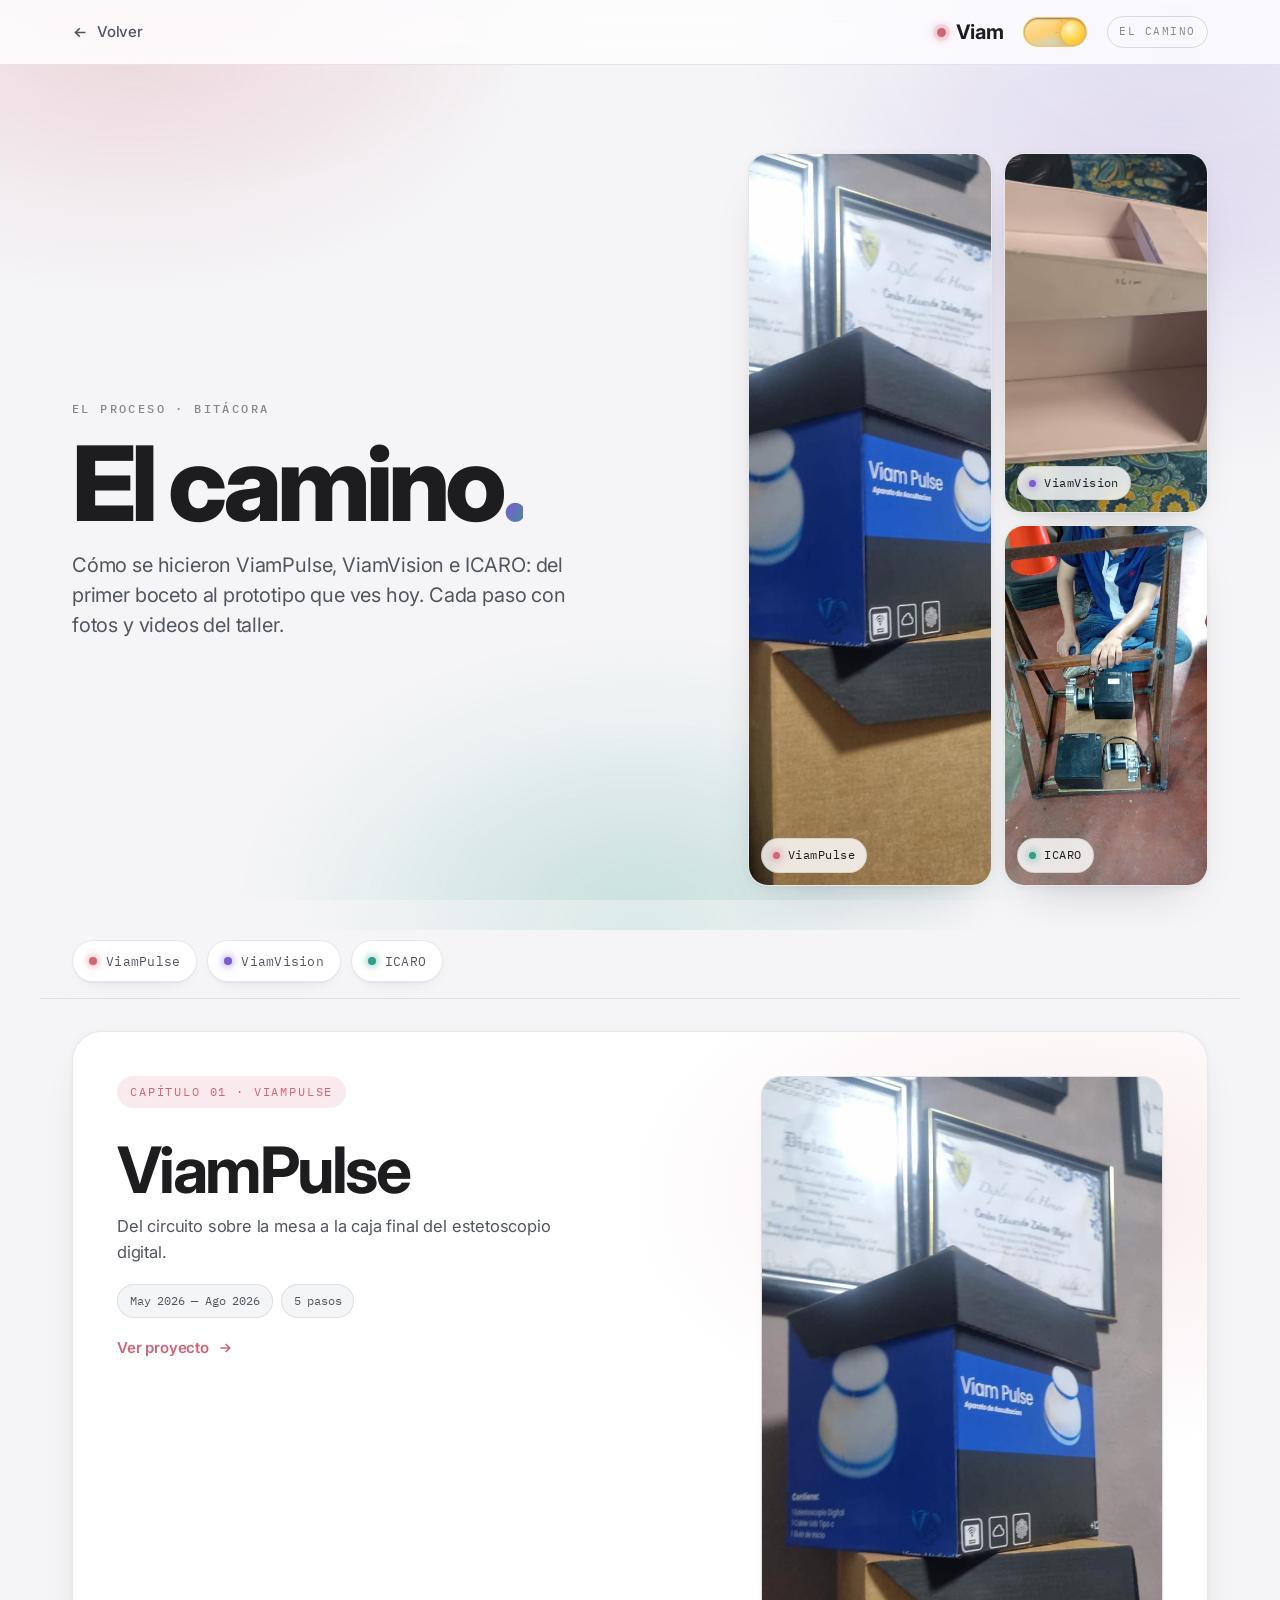
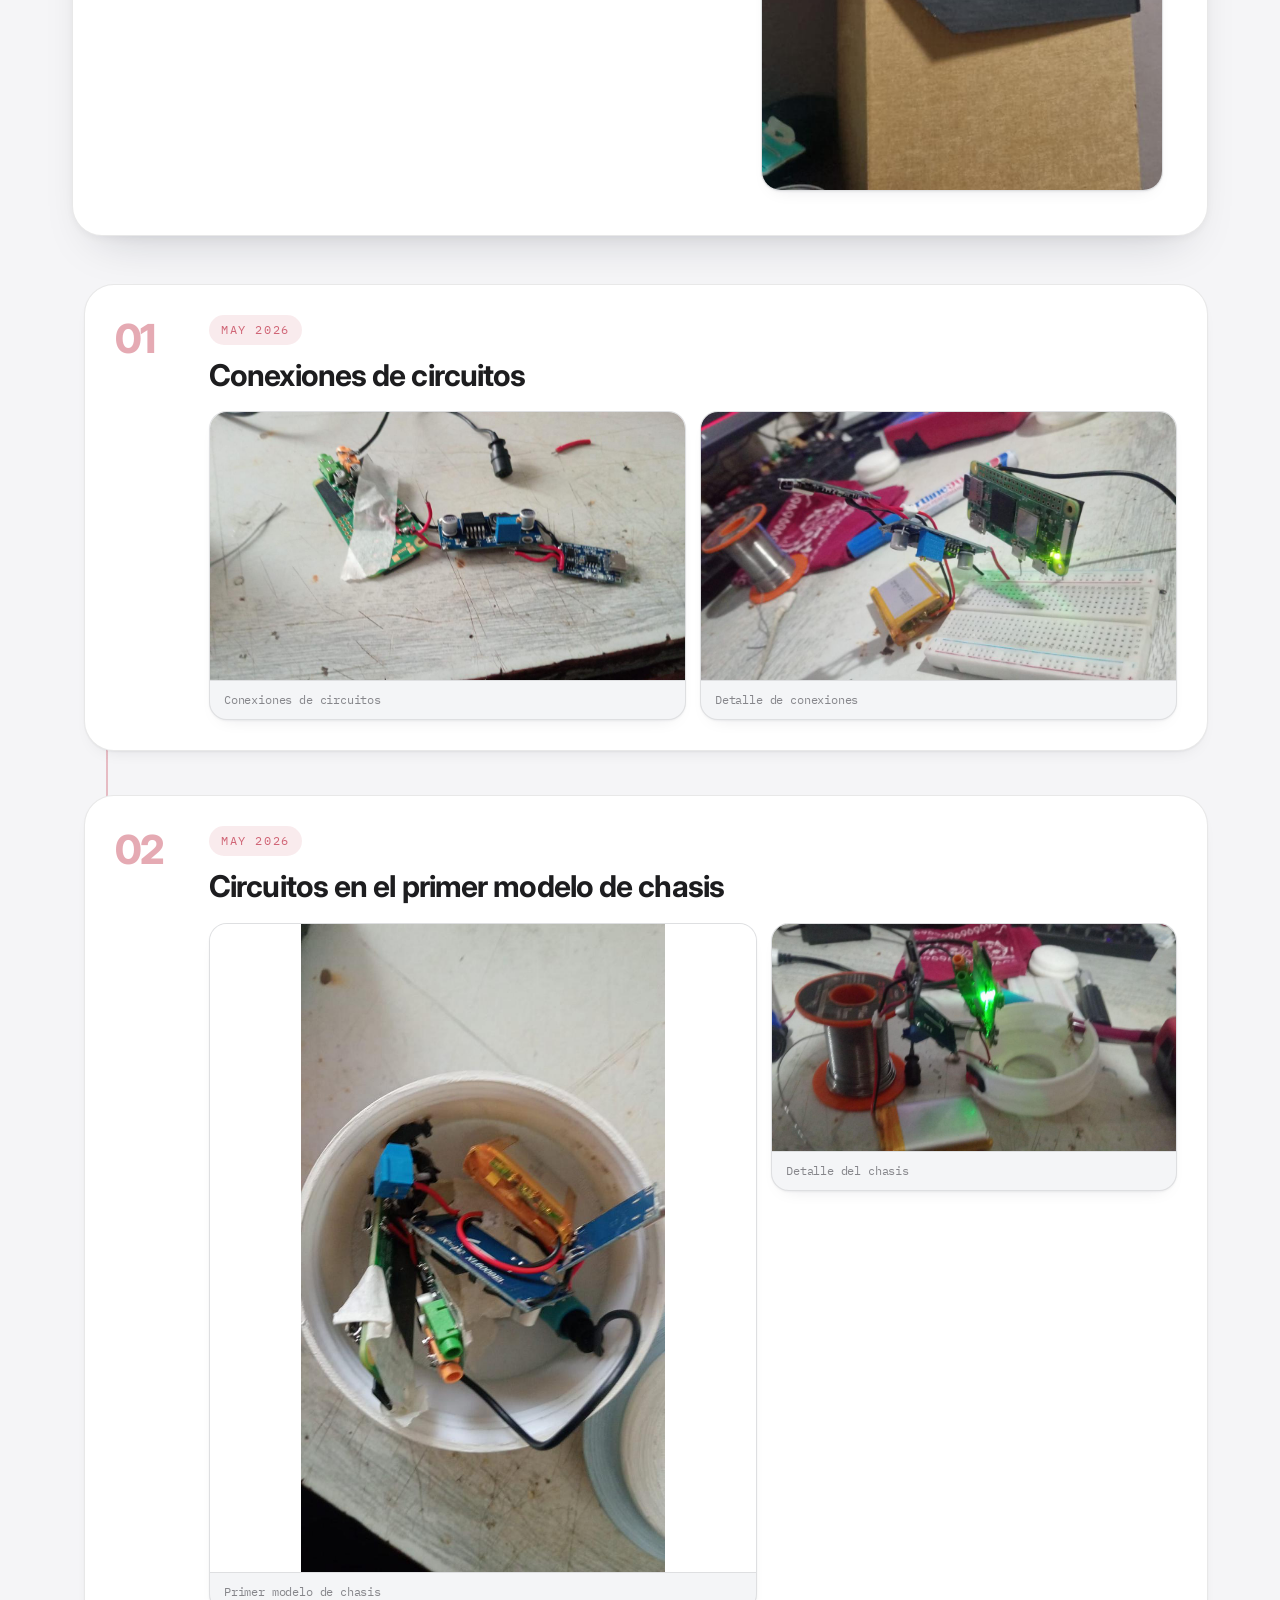
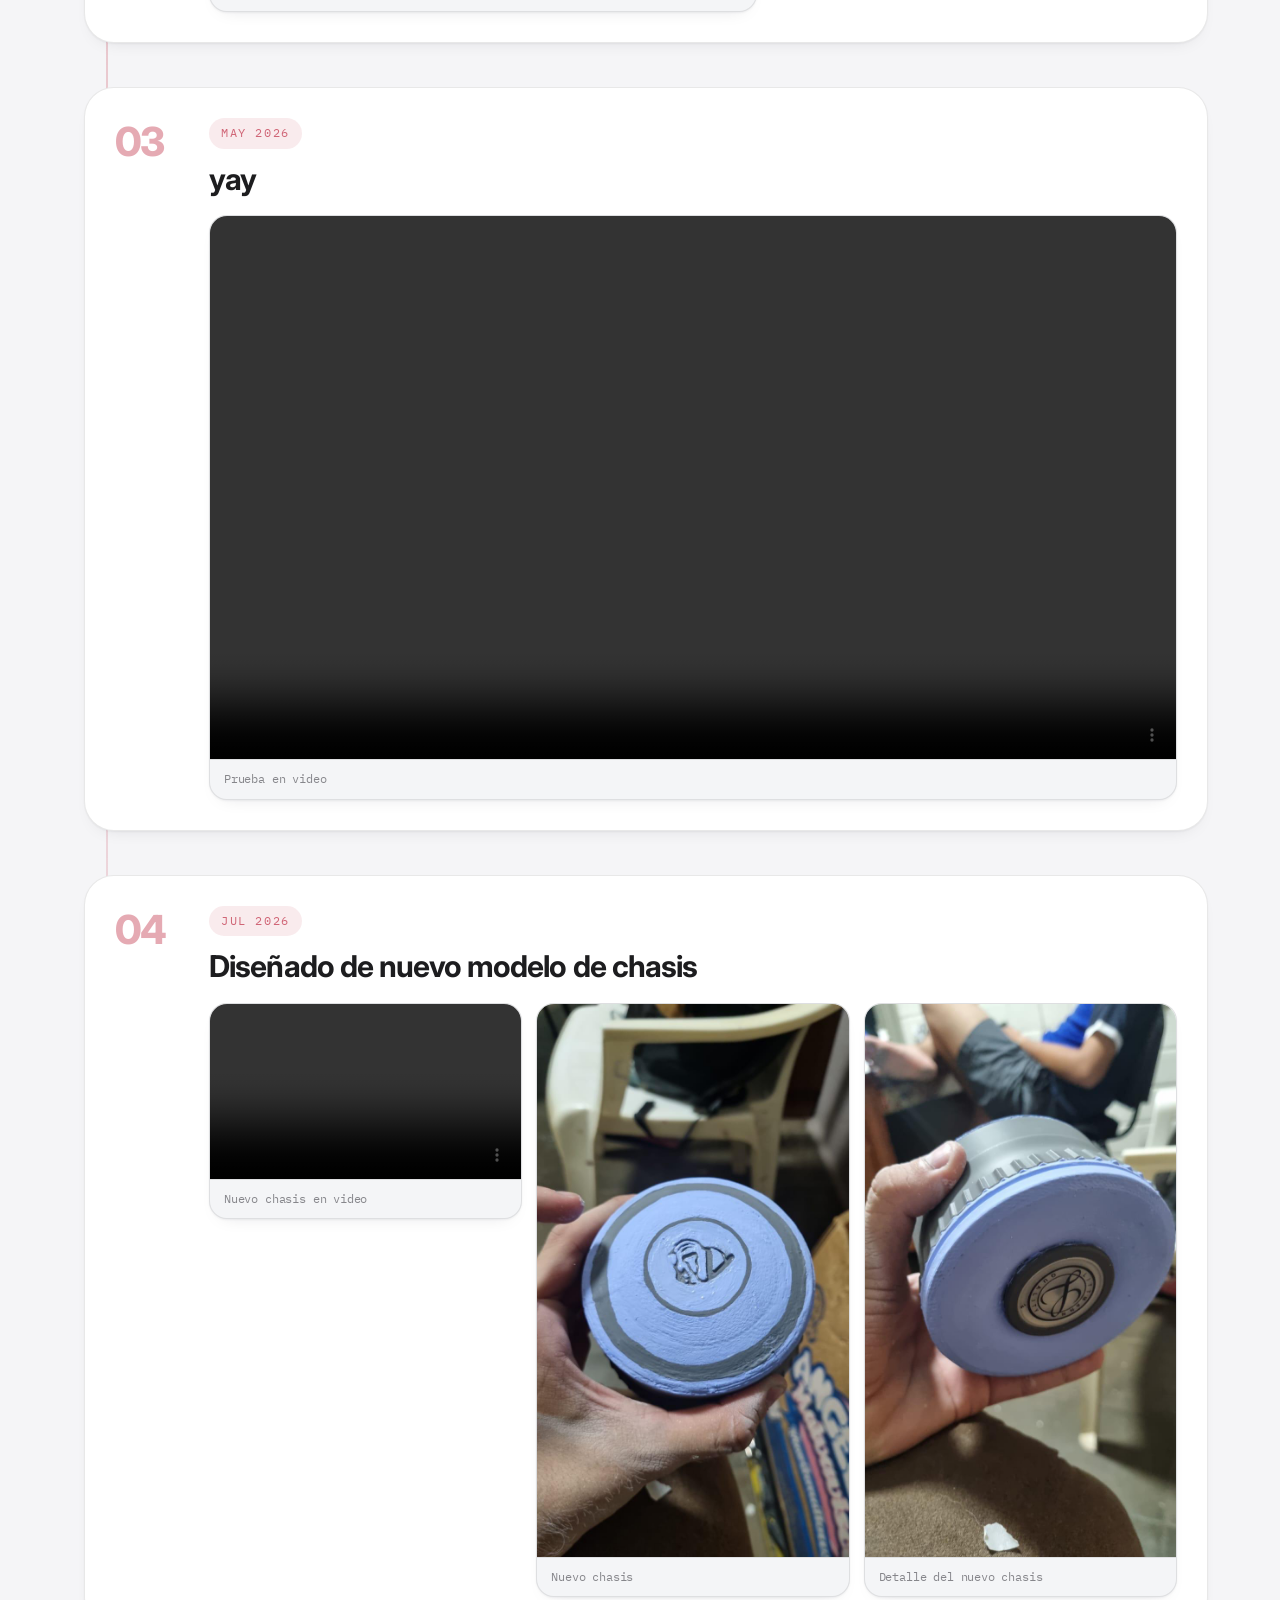
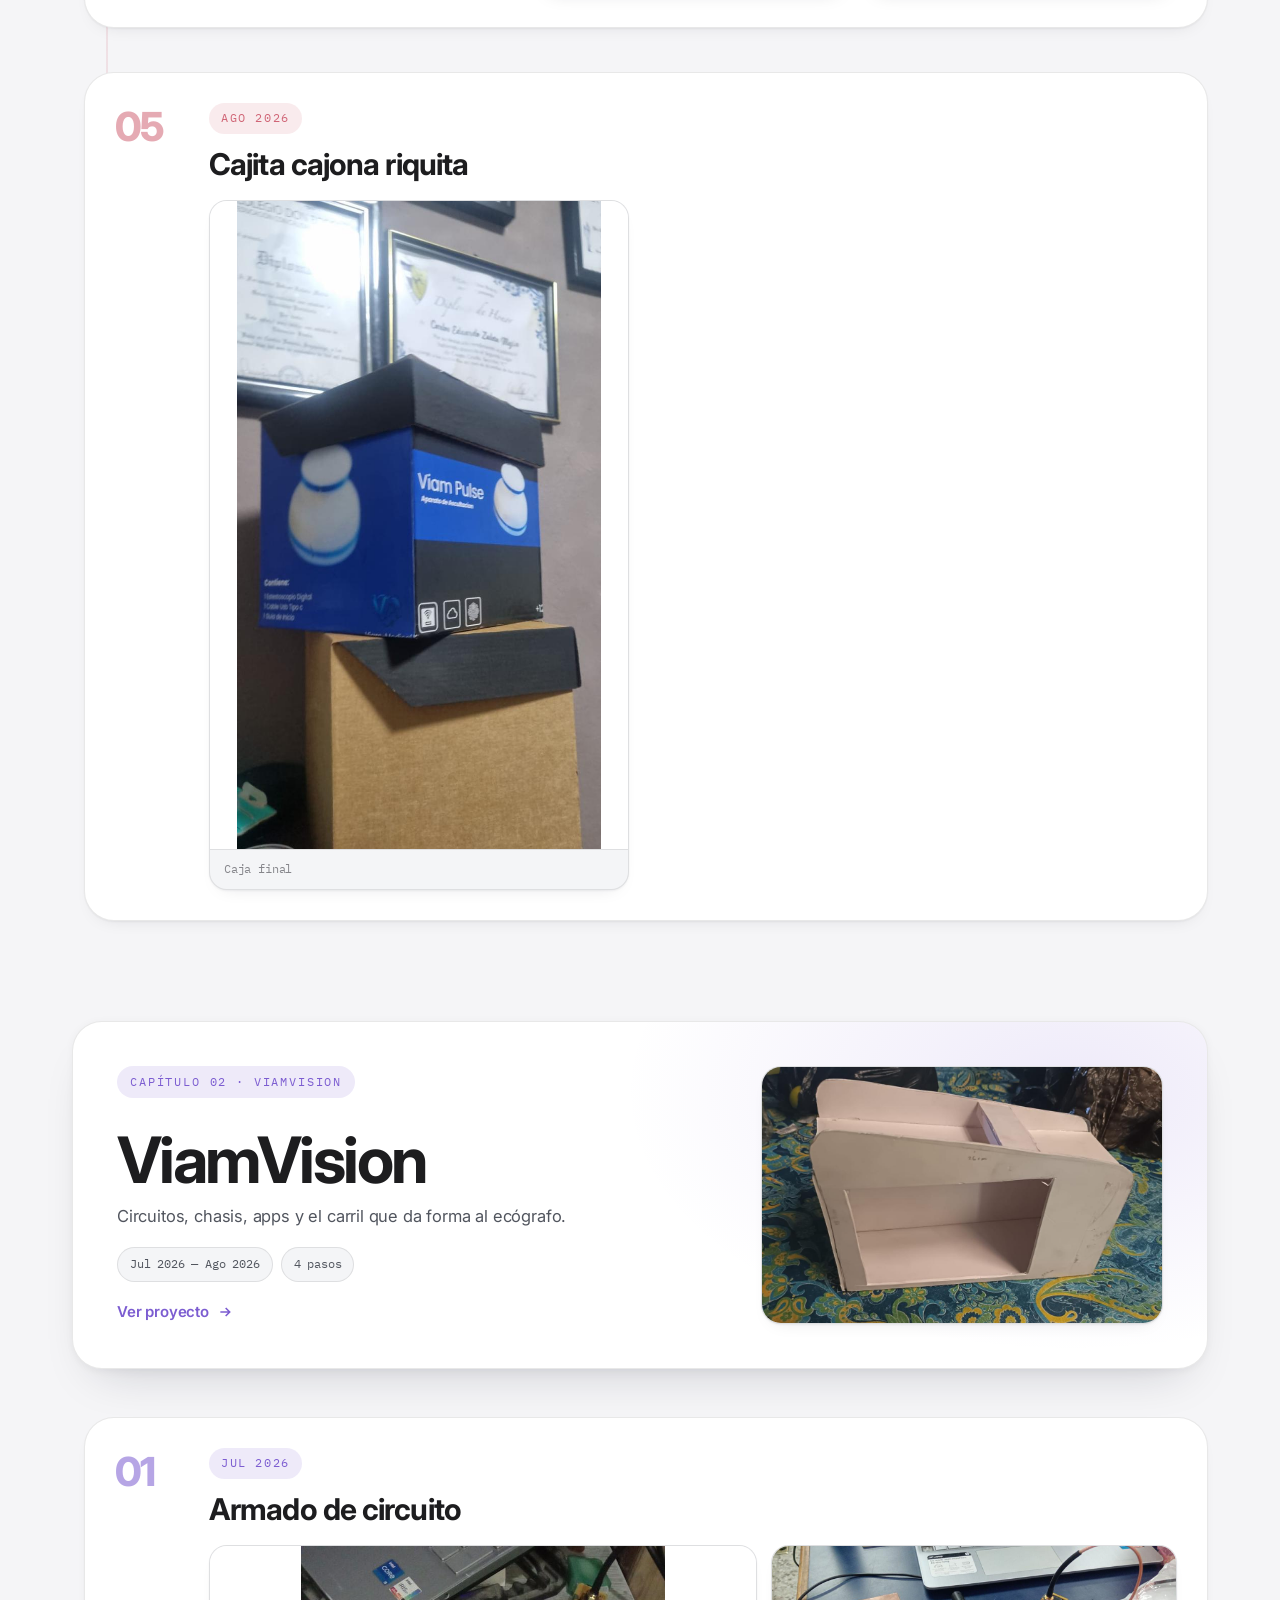
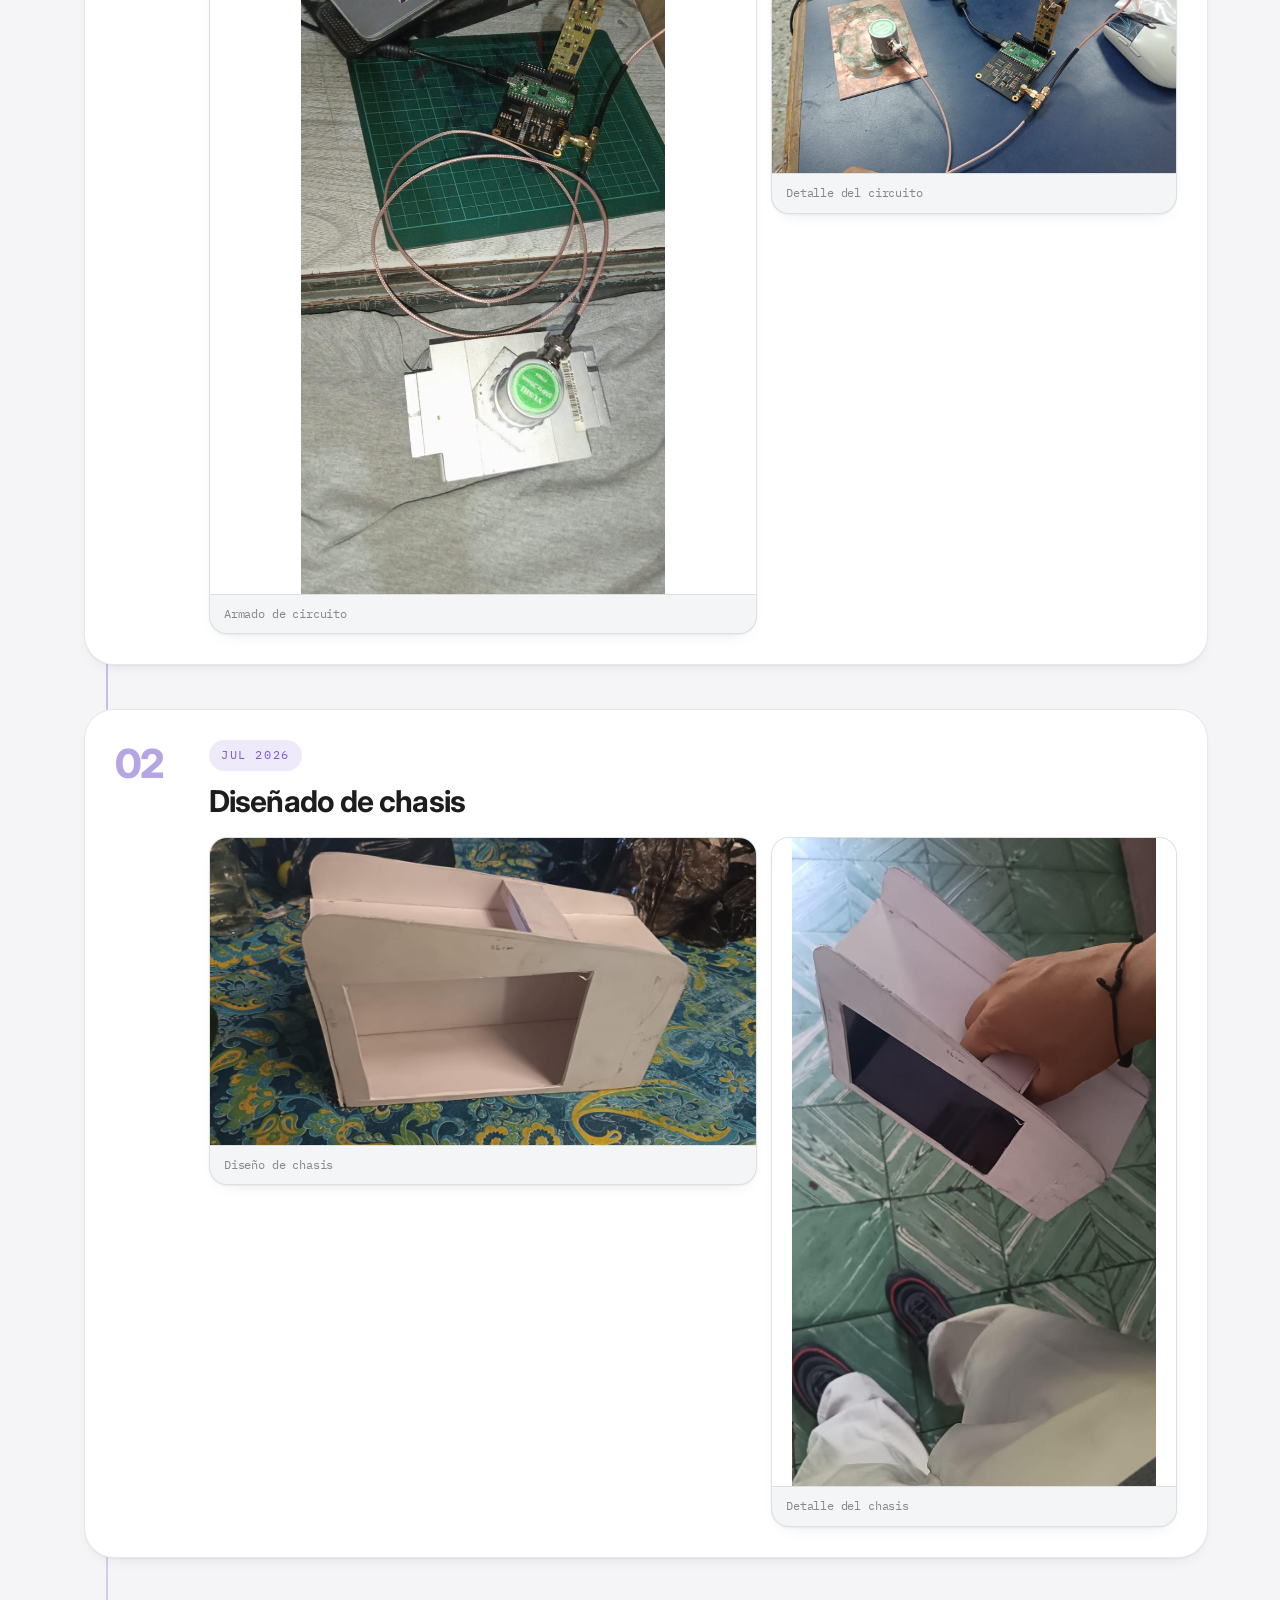
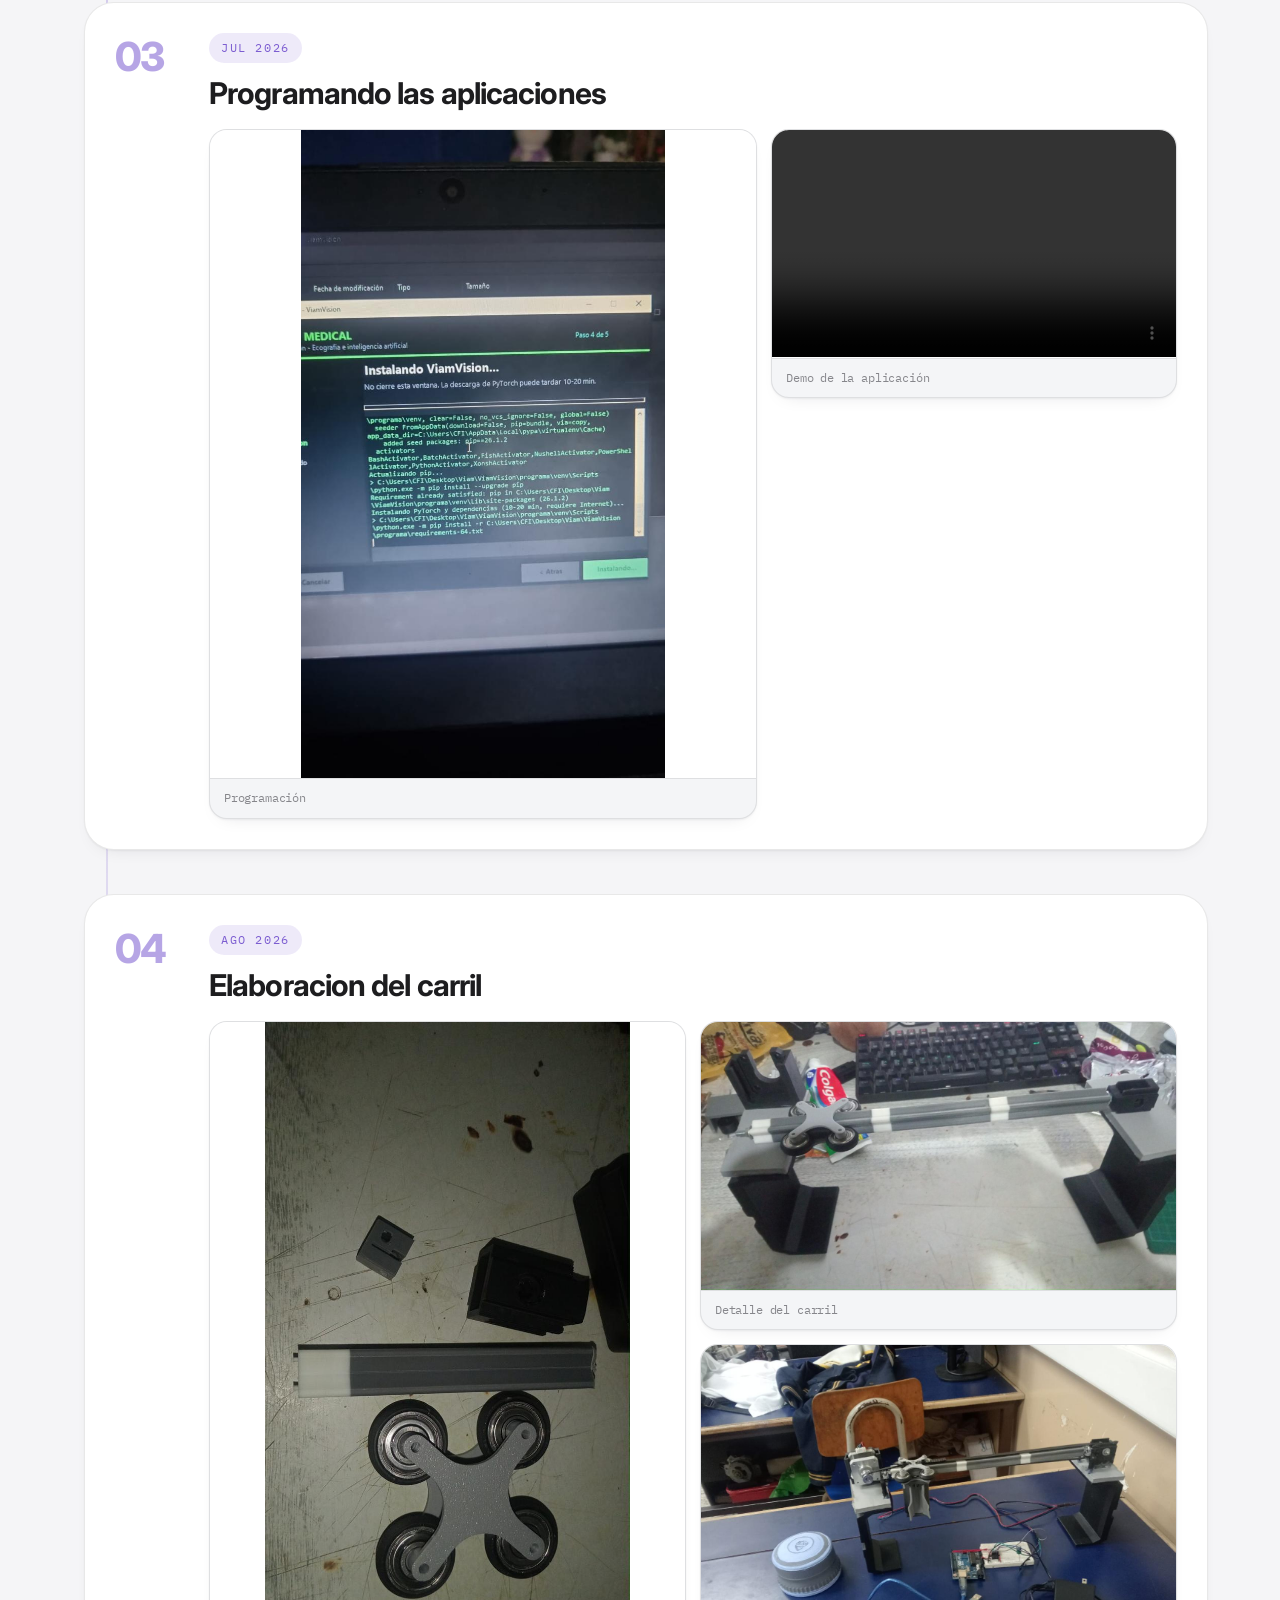
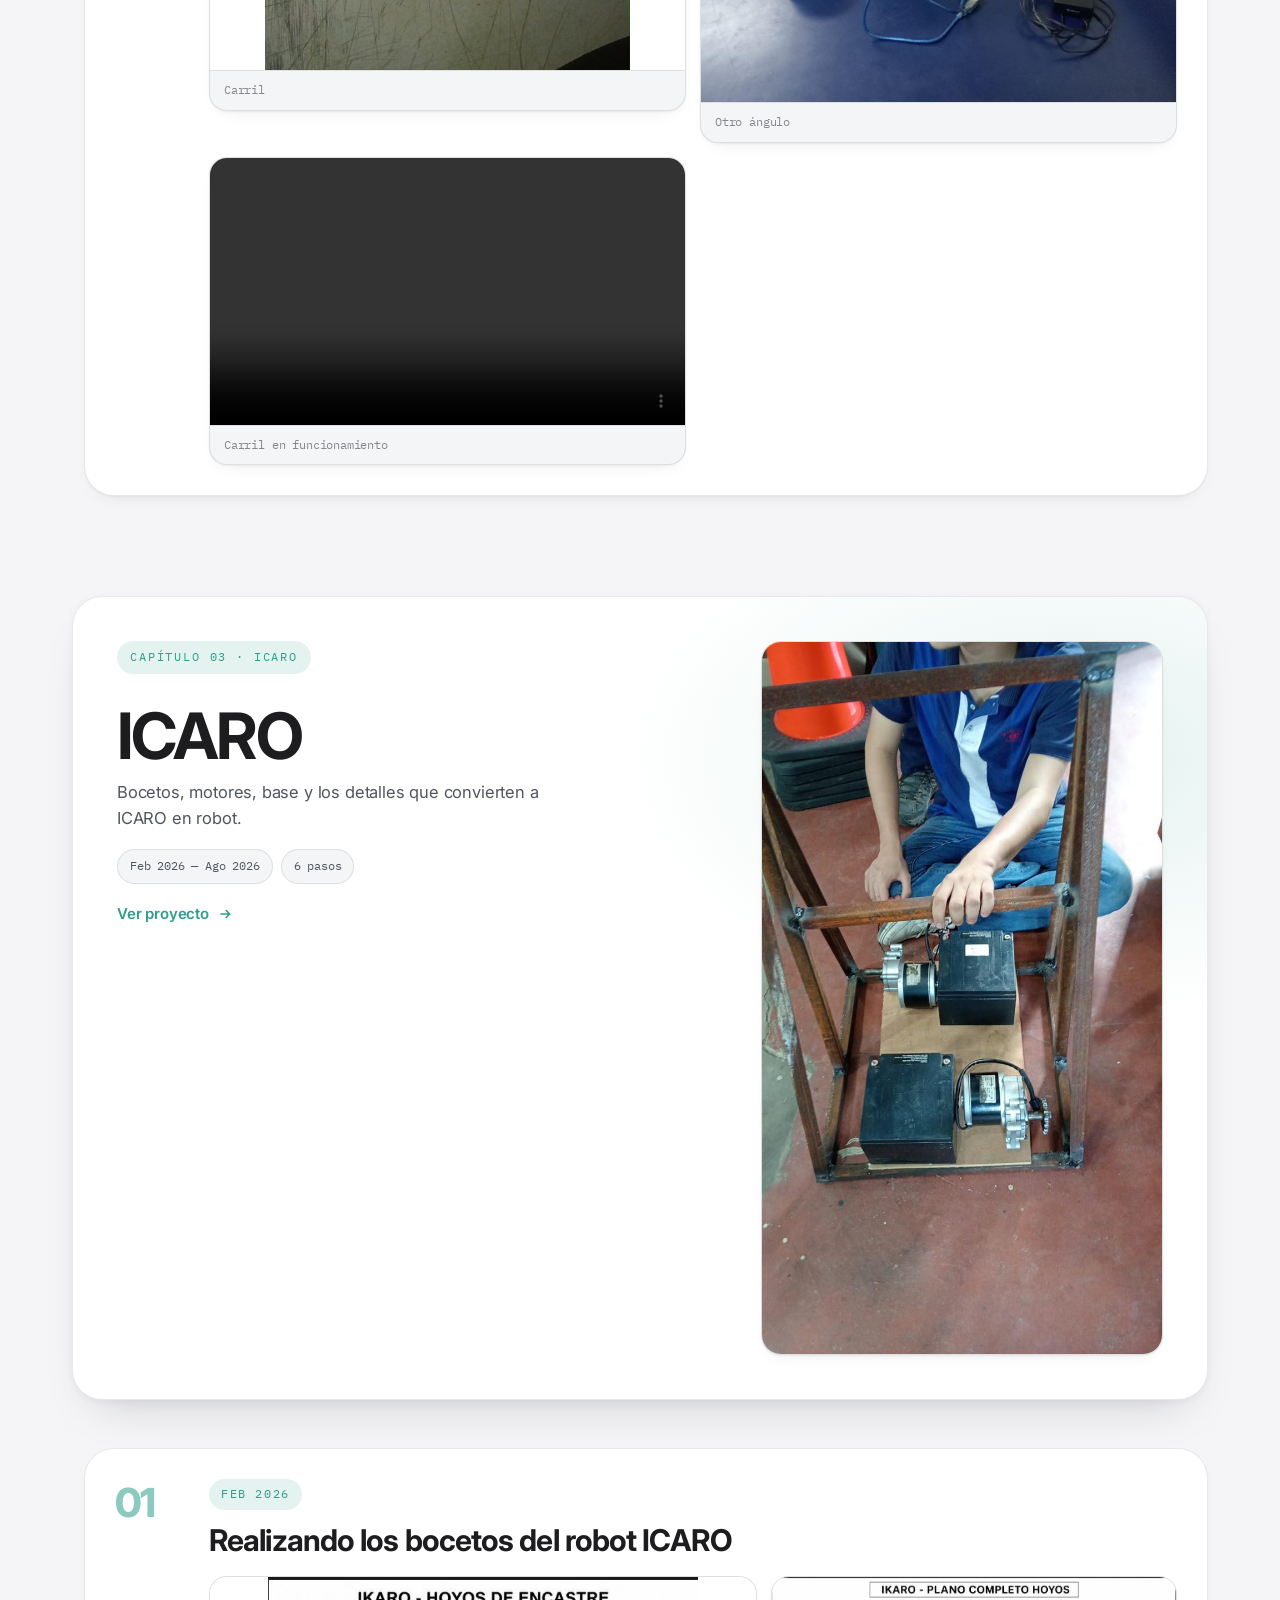
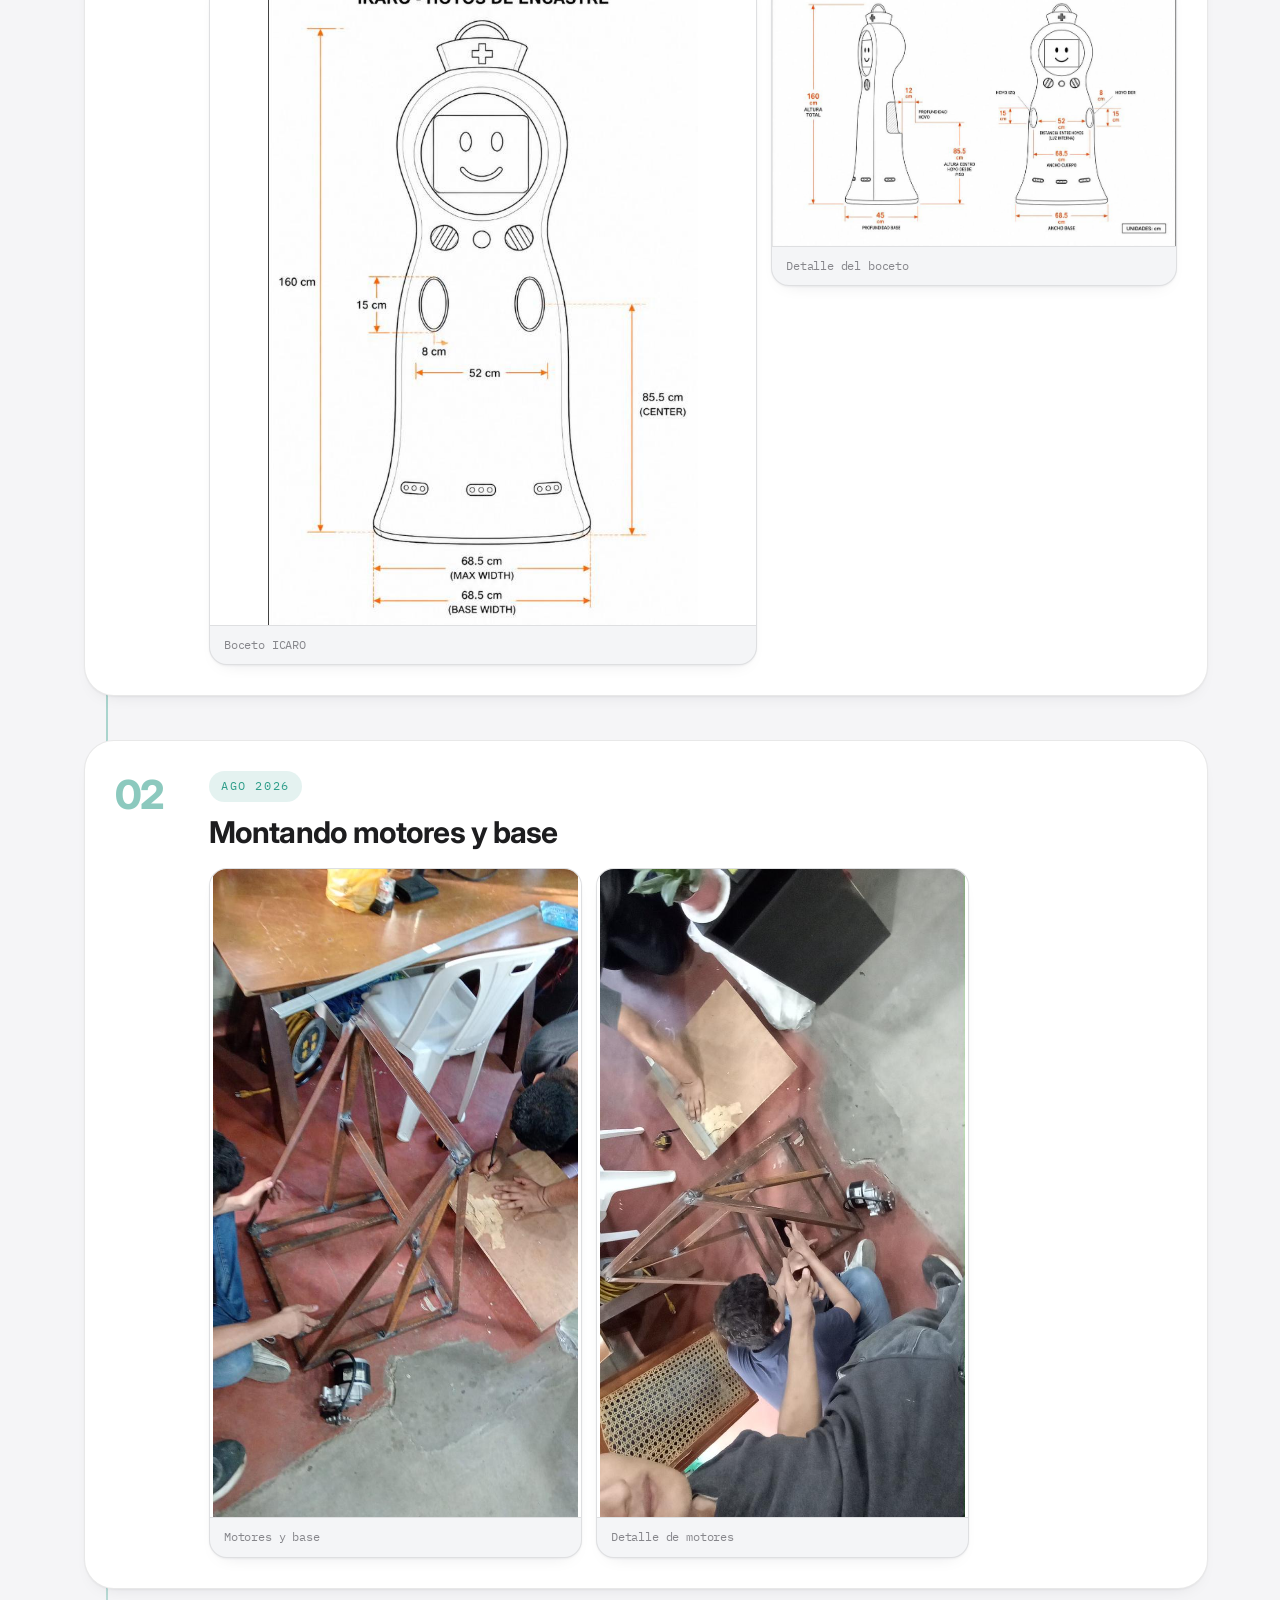
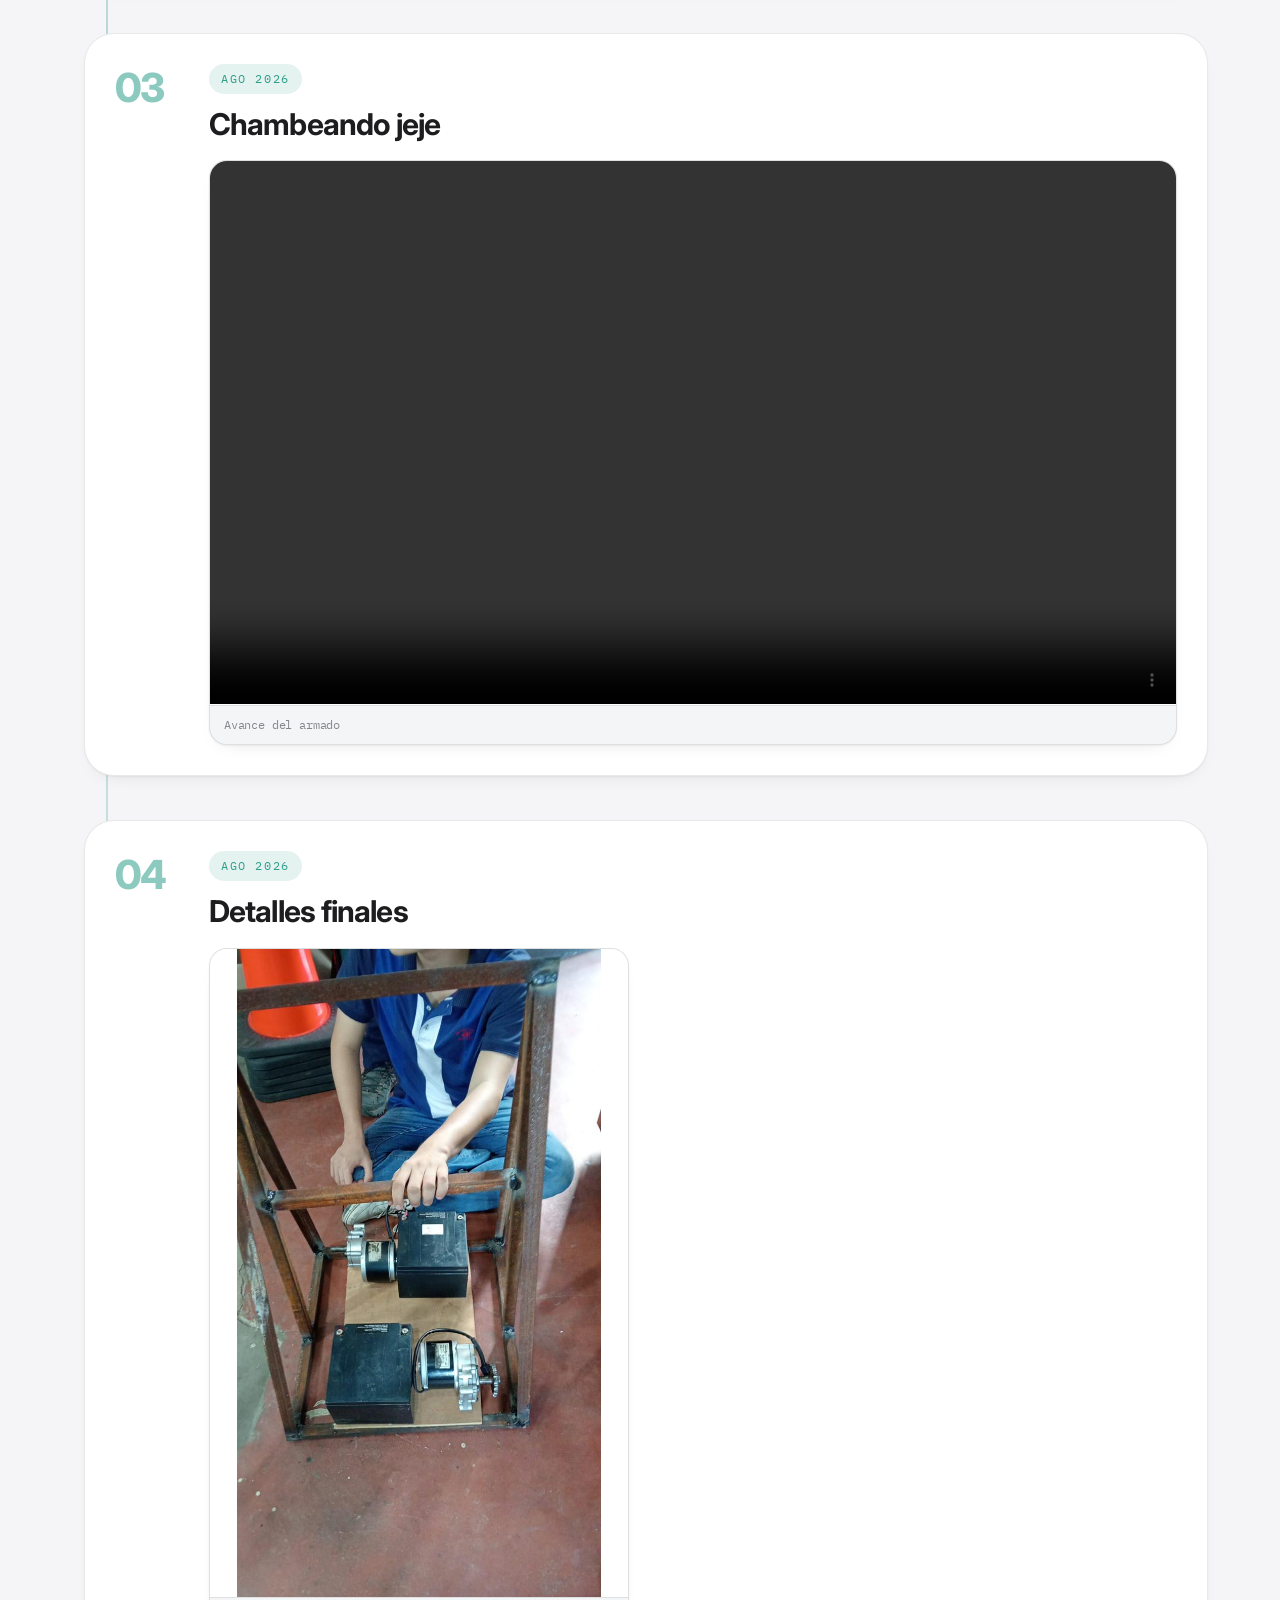
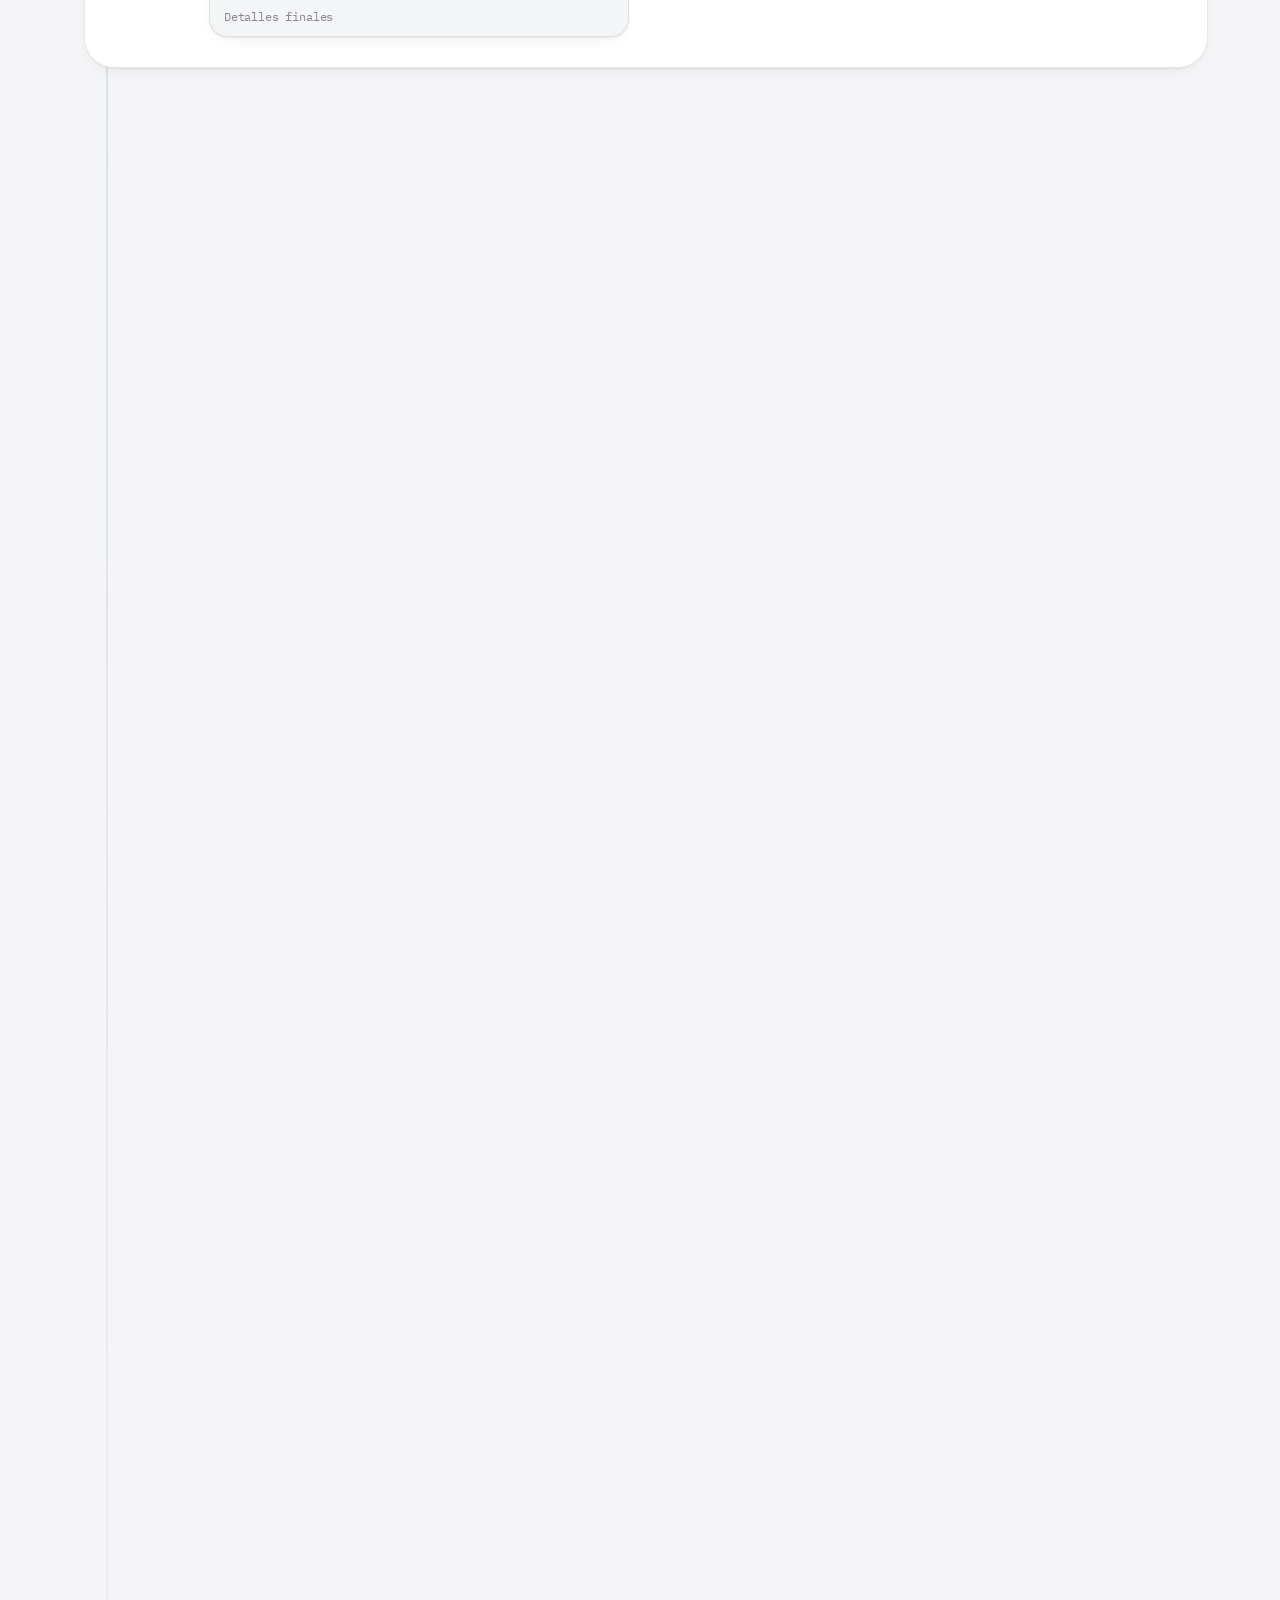
==== camino/index.html @ 17045c83 "Mostrar la bitácora como resumen en portada y el camino completo en su propia página. Co-authored-by" ====
<!DOCTYPE html>
<html lang="es">
<head>
<meta charset="UTF-8">
<meta name="viewport" content="width=device-width, initial-scale=1.0">
<title>El camino — Bitácora · Viam</title>
<link rel="preconnect" href="https://fonts.googleapis.com">
<link rel="preconnect" href="https://fonts.gstatic.com" crossorigin>
<link href="https://fonts.googleapis.com/css2?family=IBM+Plex+Mono:wght@400;500&family=Inter:wght@400;500;600;700;800;900&display=swap" rel="stylesheet">
<script>
  (function(){try{var t=localStorage.getItem('viam-theme');if(!t){t=matchMedia('(prefers-color-scheme: light)').matches?'light':'dark';}document.documentElement.setAttribute('data-theme',t);}catch(e){}})();
</script>
<link rel="stylesheet" href="../site.css?v=4">
</head>
<body class="camino-page">

<nav>
  <div class="wrap nav-in">
    <a class="back" href="../#bitacora-global">
      <svg width="17" height="17" viewBox="0 0 24 24" fill="none" stroke="currentColor" stroke-width="2.4"><path d="M19 12H5M11 6l-6 6 6 6"/></svg>
      Volver
    </a>
    <div class="nav-right">
      <a class="brand" href="../"><span class="dot"></span>Viam</a>
      <button class="theme-toggle" type="button" role="switch" aria-checked="false" aria-label="Cambiar entre modo claro y oscuro" title="Modo claro / oscuro">
        <span class="tt-track">
          <span class="tt-stars" aria-hidden="true"><i></i><i></i><i></i><i></i></span>
          <span class="tt-thumb"><span class="tt-rays" aria-hidden="true"></span></span>
        </span>
      </button>
      <span class="nav-tag">El camino</span>
    </div>
  </div>
</nav>

<section class="camino-hero">
  <div class="wrap camino-hero-in">
    <div class="camino-hero-copy">
      <p class="eyebrow">El proceso · Bitácora</p>
      <h1 class="camino-title">El camino<em>.</em></h1>
      <p class="camino-lede">Cómo se hicieron ViamPulse, ViamVision e ICARO: del primer boceto al prototipo que ves hoy. Cada paso con fotos y videos del taller.</p>
    </div>
    <div class="camino-hero-mosaic" aria-hidden="true">
      <figure class="hero-tile pulse">
        <img src="../viampulse/bitacora/VP5.jpeg" alt="" width="640" height="480" loading="eager">
        <figcaption><i></i>ViamPulse</figcaption>
      </figure>
      <figure class="hero-tile vision">
        <img src="../viamvision/bitacora/VV2.jpeg" alt="" width="640" height="480" loading="eager">
        <figcaption><i></i>ViamVision</figcaption>
      </figure>
      <figure class="hero-tile icaro">
        <img src="../icaro/bitacora/ICARO%234.jpeg" alt="" width="640" height="480" loading="eager">
        <figcaption><i></i>ICARO</figcaption>
      </figure>
    </div>
  </div>
</section>

<nav class="camino-jump wrap" aria-label="Ir a un proyecto">
  <a class="camino-jump-link pulse" href="#camino-pulse"><i></i>ViamPulse</a>
  <a class="camino-jump-link vision" href="#camino-vision"><i></i>ViamVision</a>
  <a class="camino-jump-link icaro" href="#camino-icaro"><i></i>ICARO</a>
</nav>

<main class="camino-main">
  <div class="wrap">
    <div id="camino-root"></div>
  </div>
</main>

<footer>
  <div class="wrap colophon">
    <span>© 2026 Viam</span>
    <span>Hardware y software de código abierto</span>
  </div>
</footer>

<script src="../viampulse/bitacora/entries.js"></script>
<script src="../viamvision/bitacora/entries.js"></script>
<script src="../icaro/bitacora/entries.js"></script>
<script src="../bitacora.js"></script>
<script>
document.addEventListener('DOMContentLoaded', function () {
  if (!window.ViamBitacora || !window.ViamBitacoraData) return;
  var root = document.getElementById('camino-root');
  if (!root) return;

  function revealCamino() {
    var reduce = window.matchMedia && window.matchMedia('(prefers-reduced-motion: reduce)').matches;
    var items = root.querySelectorAll('.camino-chapter-head, .camino-step');
    if (!items.length) return;
    if (reduce || !('IntersectionObserver' in window)) {
      for (var i = 0; i < items.length; i++) items[i].classList.add('in');
      return;
    }
    document.documentElement.classList.add('has-reveal');
    var io = new IntersectionObserver(function (entries) {
      entries.forEach(function (e) {
        if (e.isIntersecting) {
          e.target.classList.add('in');
          io.unobserve(e.target);
        }
      });
    }, { threshold: 0.06, rootMargin: '40px 0px -2% 0px' });
    var vh = window.innerHeight || document.documentElement.clientHeight;
    for (var j = 0; j < items.length; j++) {
      var el = items[j];
      el.classList.add('reveal-item');
      var rect = el.getBoundingClientRect();
      if (rect.top < vh * 0.98 && rect.bottom > 0) {
        el.classList.add('in');
      } else {
        io.observe(el);
      }
    }
  }

  ViamBitacora.renderCamino([
    {
      key: 'pulse',
      data: ViamBitacoraData.viampulse,
      base: '../viampulse/bitacora/',
      projectHref: '../viampulse/',
      blurb: 'Del circuito sobre la mesa a la caja final del estetoscopio digital.',
      cover: '../viampulse/bitacora/VP5.jpeg',
    },
    {
      key: 'vision',
      data: ViamBitacoraData.viamvision,
      base: '../viamvision/bitacora/',
      projectHref: '../viamvision/',
      blurb: 'Circuitos, chasis, apps y el carril que da forma al ecógrafo.',
      cover: '../viamvision/bitacora/VV2.jpeg',
    },
    {
      key: 'icaro',
      data: ViamBitacoraData.icaro,
      base: '../icaro/bitacora/',
      projectHref: '../icaro/',
      blurb: 'Bocetos, motores, base y los detalles que convierten a ICARO en robot.',
      cover: '../icaro/bitacora/ICARO%234.jpeg',
    },
  ], root).then(revealCamino);
});
</script>
<script src="../site.js"></script>
</body>
</html>
---- site.css ----
/* ==========================================================================
   Viam · Sistema de diseño
   Estética inspirada en Apple (aire, tipografía grande, vidrio, precisión)
   + Pinterest (tarjetas redondeadas, cuadrícula bento, hover con elevación).
   Un solo archivo compartido por todas las páginas. Tema con data-theme.
   ========================================================================== */

/* --------------------------------------------------------------------------
   TOKENS
   -------------------------------------------------------------------------- */
:root{
  color-scheme:dark;

  /* Superficies (modo oscuro por defecto) */
  --bg:#08090C;
  --bg-2:#0D0F13;
  --surface:#131519;
  --surface-2:#191C22;
  --glass:rgba(16,18,23,0.62);
  --line:rgba(255,255,255,0.09);
  --line-strong:rgba(255,255,255,0.15);

  /* Texto */
  --text:#F5F7FA;
  --text-dim:#AAB3BF;
  --text-faint:#6C7683;

  /* Marca — rojo pastel (ViamPulse) + morado pastel (ViamVision) + teal (ICARO) */
  --pulse:#FFAAB0;      --pulse-soft:rgba(255,170,176,0.16);
  --vision:#C9AEF5;     --vision-soft:rgba(201,174,245,0.18);
  --icaro:#7EC8B8;      --icaro-soft:rgba(126,200,184,0.18);

  /* Acento activo (lo cambian las páginas de proyecto) */
  --accent:var(--pulse);
  --accent-soft:var(--pulse-soft);
  --on-accent:#2A0C11;   /* texto sobre botones de acento (pastel claro) */

  /* Onda ECG del hero (leída por JS) */
  --wave-pulse:rgba(255,170,176,.9);
  --wave-echo:rgba(201,174,245,.55);

  /* Sombras */
  --shadow-sm:0 1px 2px rgba(0,0,0,.4), 0 6px 16px -10px rgba(0,0,0,.6);
  --shadow:0 2px 8px rgba(0,0,0,.35), 0 26px 50px -28px rgba(0,0,0,.75);
  --shadow-lg:0 40px 80px -34px rgba(0,0,0,.85);

  /* Forma y movimiento */
  --maxw:1200px;
  --r-xs:12px; --r-sm:16px; --r:22px; --r-lg:30px; --r-xl:42px;
  --ease:cubic-bezier(.22,.61,.36,1);
  --spring:cubic-bezier(.34,1.4,.5,1);

  --font:"Inter",-apple-system,BlinkMacSystemFont,"Segoe UI",Roboto,Helvetica,Arial,sans-serif;
  --mono:"IBM Plex Mono",ui-monospace,SFMono-Regular,Menlo,monospace;

  --proj-pulse:var(--pulse);
  --proj-vision:var(--vision);
  --proj-icaro:var(--icaro);
}

/* Página de proyecto: fija el acento (el texto --on-accent lo decide el tema) */
body.proj-pulse{  --accent:var(--pulse);  --accent-soft:var(--pulse-soft); }
body.proj-vision{ --accent:var(--vision); --accent-soft:var(--vision-soft); }
body.proj-icaro{  --accent:var(--icaro);  --accent-soft:var(--icaro-soft); }

/* --------------------------------------------------------------------------
   PALETA MODO CLARO — estilo Apple (#f5f5f7 / blanco / gris 86868b)
   -------------------------------------------------------------------------- */
html[data-theme="light"]{
  color-scheme:light;
  --bg:#F5F5F7;
  --bg-2:#ECECEF;
  --surface:#FFFFFF;
  --surface-2:#F4F5F7;
  --glass:rgba(255,255,255,0.72);
  --line:rgba(0,0,0,0.09);
  --line-strong:rgba(0,0,0,0.13);
  --text:#1D1D1F;
  --text-dim:#51555E;
  --text-faint:#86868B;
  /* Pastel un poco más profundo para contraste legible sobre blanco */
  --pulse:#D06576;  --pulse-soft:rgba(208,101,118,0.13);
  --vision:#7C5DD1; --vision-soft:rgba(124,93,209,0.13);
  --icaro:#2F9E8A;  --icaro-soft:rgba(47,158,138,0.13);
  --on-accent:#FFFFFF;   /* texto blanco sobre acentos (más saturados en claro) */
  --wave-pulse:rgba(208,101,118,.9);
  --wave-echo:rgba(124,93,209,.6);
  --shadow-sm:0 1px 2px rgba(16,24,40,.05), 0 8px 20px -14px rgba(16,24,40,.18);
  --shadow:0 2px 10px rgba(16,24,40,.05), 0 24px 50px -26px rgba(16,24,40,.22);
  --shadow-lg:0 40px 90px -34px rgba(16,24,40,.28);
}

/* --------------------------------------------------------------------------
   BASE
   -------------------------------------------------------------------------- */
*{box-sizing:border-box;margin:0;padding:0}
html{scroll-behavior:smooth;-webkit-text-size-adjust:100%}
body{
  background:var(--bg);
  color:var(--text);
  font-family:var(--font);
  font-size:16px;
  line-height:1.6;
  letter-spacing:-0.011em;
  -webkit-font-smoothing:antialiased;
  text-rendering:optimizeLegibility;
  overflow-x:hidden;
  transition:background-color .5s var(--ease), color .4s var(--ease);
}
body::before{
  content:"";position:fixed;inset:0;z-index:0;pointer-events:none;
  background:
    radial-gradient(760px 460px at 12% -8%, var(--pulse-soft), transparent 60%),
    radial-gradient(720px 480px at 92% 4%, var(--vision-soft), transparent 62%),
    radial-gradient(640px 420px at 50% 100%, var(--icaro-soft), transparent 65%);
  opacity:.9;
}
.wrap{max-width:var(--maxw);margin:0 auto;padding:0 clamp(20px,4vw,32px);position:relative;z-index:1}

a{color:inherit;text-decoration:none}
img{max-width:100%;display:block}
:focus-visible{outline:2px solid var(--accent);outline-offset:3px;border-radius:6px}
::selection{background:var(--accent-soft);color:var(--text)}

h1,h2,h3{font-family:var(--font);font-weight:700;line-height:1.04;letter-spacing:-0.03em}

.mono{font-family:var(--mono);letter-spacing:.02em}
.eyebrow{
  font-family:var(--mono);font-size:12px;font-weight:500;letter-spacing:.2em;
  text-transform:uppercase;color:var(--text-faint);
}

/* --------------------------------------------------------------------------
   NAV — barra flotante translúcida (glass)
   -------------------------------------------------------------------------- */
nav{
  position:sticky;top:0;z-index:40;
  background:var(--glass);
  backdrop-filter:saturate(180%) blur(20px);
  -webkit-backdrop-filter:saturate(180%) blur(20px);
  border-bottom:1px solid var(--line);
}
.nav-in{display:flex;align-items:center;justify-content:space-between;gap:18px;height:64px}
.brand{display:flex;align-items:center;gap:10px;font-weight:700;font-size:20px;letter-spacing:-0.02em}
.brand .dot{width:9px;height:9px;border-radius:50%;background:var(--accent);
  box-shadow:0 0 0 4px var(--accent-soft), 0 0 12px var(--accent)}
.nav-links{display:flex;align-items:center;gap:clamp(14px,2.4vw,28px)}
.nav-links a{color:var(--text-dim);font-size:15px;font-weight:500;transition:color .2s var(--ease)}
.nav-links a:hover{color:var(--text)}
.nav-right{display:flex;align-items:center;gap:clamp(12px,2vw,20px)}
.back{display:inline-flex;align-items:center;gap:8px;color:var(--text-dim);font-size:15px;font-weight:500;transition:color .2s var(--ease)}
.back svg{transition:transform .25s var(--ease)}
.back:hover{color:var(--text)} .back:hover svg{transform:translateX(-4px)}
.nav-tag{
  font-family:var(--mono);font-size:11px;letter-spacing:.14em;text-transform:uppercase;
  color:var(--text-faint);border:1px solid var(--line-strong);
  padding:6px 11px;border-radius:999px;
}
@media(max-width:640px){ .nav-links a:not(.nav-tag){display:none} .nav-tag{display:none} }

/* --------------------------------------------------------------------------
   BOTONES
   -------------------------------------------------------------------------- */
.btn,.btn-dl,.gh,.team-cta,.ig-btn,.note .cta,.credit-gh{
  display:inline-flex;align-items:center;justify-content:center;gap:10px;
  font-family:var(--font);font-weight:600;font-size:15px;line-height:1;
  padding:13px 22px;border-radius:999px;border:1px solid transparent;
  cursor:pointer;white-space:nowrap;
  transition:transform .25s var(--spring), box-shadow .3s var(--ease),
             background-color .3s var(--ease), border-color .3s var(--ease), filter .2s var(--ease);
}
.btn svg,.btn-dl svg,.gh svg,.team-cta svg,.ig-btn svg{transition:transform .25s var(--ease)}

/* Primario (relleno con acento) */
.btn.primary,.btn-dl,.gh:not(.secondary),.note .cta{
  background:var(--accent);color:var(--on-accent);
  box-shadow:0 8px 22px -10px var(--accent);
}
.btn.primary:hover,.btn-dl:hover,.gh:not(.secondary):hover,.note .cta:hover{
  transform:translateY(-2px);filter:brightness(1.05);
  box-shadow:0 14px 30px -12px var(--accent);
}
.btn.primary:hover svg,.btn-dl:hover svg{transform:translateX(3px)}

/* Secundario / vidrio */
.btn.ghost,.gh.secondary,.team-cta,.ig-btn,.credit-gh{
  background:var(--surface);color:var(--text);
  border-color:var(--line-strong);box-shadow:var(--shadow-sm);
}
.btn.ghost:hover,.gh.secondary:hover,.team-cta:hover,.ig-btn:hover,.credit-gh:hover{
  transform:translateY(-2px);border-color:var(--accent);box-shadow:var(--shadow);
}
.btn.ghost:hover svg,.team-cta:hover svg{transform:translateX(3px)}

.gh,.btn-dl.block{width:100%}
.btn-dl .sz{font-family:var(--mono);font-size:11px;font-weight:500;opacity:.8;
  padding-left:11px;margin-left:2px;border-left:1px solid currentColor}
.ig-btn{padding:9px 15px;font-size:13.5px}
.credit-gh{padding:10px 17px}

/* Enlace-CTA de texto */
.feature-cta{
  display:inline-flex;align-items:center;gap:9px;
  font-weight:600;font-size:16px;color:var(--accent);
}
.feature-cta .arrow{transition:transform .25s var(--ease)}
.feature:hover .feature-cta .arrow{transform:translateX(6px)}

/* --------------------------------------------------------------------------
   HERO (portada)
   -------------------------------------------------------------------------- */
.hero{position:relative;padding:clamp(72px,12vw,140px) 0 clamp(56px,8vw,96px);overflow:hidden}
#wave{position:absolute;inset:0;width:100%;height:100%;z-index:0;opacity:.55}
.hero-fade{position:absolute;inset:0;z-index:1;pointer-events:none;
  background:linear-gradient(180deg,transparent 0%,transparent 52%,var(--bg) 100%)}
.hero-in{position:relative;z-index:2;max-width:900px}
.hero-in .eyebrow{margin-bottom:22px}
.wordmark{
  font-size:clamp(72px,15vw,168px);font-weight:800;letter-spacing:-0.055em;line-height:.9;
}
.wordmark em{
  font-style:normal;
  background:linear-gradient(120deg,var(--pulse),var(--vision) 55%,var(--icaro));
  -webkit-background-clip:text;background-clip:text;-webkit-text-fill-color:transparent;
}
.lede{font-size:clamp(18px,2.4vw,25px);line-height:1.45;color:var(--text-dim);max-width:620px;margin-top:26px;letter-spacing:-0.015em}
.lede b{color:var(--text);font-weight:600}
.hero-actions{display:flex;flex-wrap:wrap;gap:13px;margin-top:34px}
.hero-meta{display:flex;flex-wrap:wrap;gap:11px;margin-top:30px}
.chip{
  font-family:var(--mono);font-size:12.5px;letter-spacing:.01em;color:var(--text-dim);
  background:var(--surface);border:1px solid var(--line);box-shadow:var(--shadow-sm);
  padding:9px 15px;border-radius:999px;display:inline-flex;align-items:center;gap:9px;
}
.chip i{width:7px;height:7px;border-radius:50%;display:inline-block}
.chip .p{background:var(--pulse);box-shadow:0 0 8px var(--pulse)}
.chip .v{background:var(--vision);box-shadow:0 0 8px var(--vision)}
.chip .i{background:var(--icaro);box-shadow:0 0 8px var(--icaro)}

/* --------------------------------------------------------------------------
   SECTION HEAD
   -------------------------------------------------------------------------- */
.section-head{display:flex;align-items:flex-end;justify-content:space-between;gap:28px;flex-wrap:wrap;margin:clamp(48px,8vw,90px) 0 clamp(26px,4vw,40px)}
.section-head .eyebrow{margin-bottom:14px}
.section-head h2{font-size:clamp(30px,5vw,52px);letter-spacing:-0.035em}
.section-head p{color:var(--text-dim);font-size:16px;max-width:380px}

/* --------------------------------------------------------------------------
   PROYECTOS — tarjetas bento grandes
   -------------------------------------------------------------------------- */
#proyectos{padding-bottom:20px}
.features{max-width:var(--maxw);margin:0 auto;padding:0 clamp(20px,4vw,32px);display:grid;gap:24px}
.feature{
  position:relative;display:block;border-radius:var(--r-lg);overflow:hidden;color:var(--text);
  background:var(--surface);border:1px solid var(--line);box-shadow:var(--shadow);
  transition:transform .5s var(--ease), box-shadow .5s var(--ease), border-color .4s var(--ease);
}
.feature.pulse{--accent:var(--pulse);--accent-soft:var(--pulse-soft)}
.feature.vision{--accent:var(--vision);--accent-soft:var(--vision-soft)}
.feature.icaro{--accent:var(--icaro);--accent-soft:var(--icaro-soft)}
.feature::after{content:"";position:absolute;inset:0;z-index:0;pointer-events:none;
  background:radial-gradient(1000px 560px at 84% 16%, var(--accent-soft), transparent 60%);
  opacity:.9;transition:opacity .5s var(--ease)}
.feature:hover{transform:translateY(-6px);box-shadow:var(--shadow-lg);border-color:color-mix(in srgb,var(--accent) 40%,transparent)}
.feature:hover::after{opacity:1}
.feature .feature-in{
  position:relative;z-index:1;max-width:100%;margin:0;
  display:grid;grid-template-columns:1.05fr .95fr;gap:clamp(28px,4vw,56px);align-items:center;
  padding:clamp(30px,4.6vw,66px);
}
.feature-text{max-width:600px}
.modality{
  font-family:var(--mono);font-size:11.5px;letter-spacing:.16em;text-transform:uppercase;
  color:var(--accent);background:var(--accent-soft);
  padding:7px 13px;border-radius:999px;display:inline-block;margin-bottom:20px;
}
.feature-title{font-size:clamp(40px,6.5vw,80px);letter-spacing:-0.04em;line-height:.95;margin-bottom:14px}
.feature-tag{font-size:clamp(18px,2.4vw,23px);color:var(--text);font-weight:600;margin-bottom:14px;letter-spacing:-0.02em}
.feature-desc{color:var(--text-dim);font-size:16px;margin-bottom:26px;max-width:520px}
.specs{display:flex;flex-wrap:wrap;gap:8px;margin-bottom:30px}
.spec{font-family:var(--mono);font-size:11.5px;color:var(--text-dim);
  background:var(--surface-2);border:1px solid var(--line);padding:7px 12px;border-radius:999px}

.feature-art{position:relative;display:flex;align-items:center;justify-content:center;min-height:240px}
.feature-preview,.feature-art .product-img{
  width:100%;max-width:440px;height:auto;object-fit:contain;
  filter:drop-shadow(0 30px 60px rgba(0,0,0,.35)) drop-shadow(0 0 40px var(--accent-soft));
  animation:floaty 6.5s ease-in-out infinite;
  transition:transform .6s var(--spring);
}
.feature.icaro .feature-in{align-items:stretch}
.feature.icaro .feature-preview{
  width:250px;height:545px;max-width:250px;max-height:545px;object-fit:contain;
}
.feature:hover .feature-preview{transform:scale(1.03)}
.art-svg{width:100%;max-width:440px;height:auto;filter:drop-shadow(0 10px 30px var(--accent-soft));
  transition:transform .6s var(--spring)}
.feature:hover .art-svg{transform:scale(1.04)}
.art-svg .ecg{stroke:var(--pulse);stroke-width:2.6;stroke-linejoin:round;stroke-linecap:round;
  filter:drop-shadow(0 0 8px var(--pulse))}
.feature.pulse:hover .art-svg .ecg{animation:dash 2.4s var(--ease) forwards}
.sonar circle{transform-origin:160px 160px}
.feature.vision .sonar .ring{animation:ping 3.2s var(--ease) infinite}
.feature.vision .sonar .ring.r2{animation-delay:.7s}
.feature.vision .sonar .ring.r3{animation-delay:1.4s}
.feature.icaro .bot .eye{animation:blink 3.6s var(--ease) infinite}
.feature.icaro .bot .wheel{transform-origin:center;animation:spin-slow 4.8s linear infinite}
.proj-icaro .phead-art .bot .eye{animation:blink 3.6s var(--ease) infinite}
.proj-icaro .phead-art .bot .wheel{transform-origin:center;animation:spin-slow 4.8s linear infinite}

@media(max-width:860px){
  .feature .feature-in{grid-template-columns:1fr;gap:30px}
  .feature-art{order:-1;min-height:170px}
  .art-svg{max-width:300px}
  .feature.icaro .feature-preview{width:150px;height:327px;max-width:150px;max-height:327px}
}

/* --------------------------------------------------------------------------
   HERO DE PROYECTO (subpáginas)
   -------------------------------------------------------------------------- */
.phead{position:relative;padding:clamp(56px,8vw,96px) 0 clamp(40px,6vw,64px);overflow:hidden}
.phead::after{content:"";position:absolute;inset:0;z-index:0;pointer-events:none;
  background:radial-gradient(760px 460px at 84% 24%, var(--accent-soft), transparent 60%)}
.phead-in{position:relative;z-index:1;display:grid;grid-template-columns:1.05fr .95fr;gap:clamp(30px,5vw,56px);align-items:center}
.ptitle{font-size:clamp(48px,9vw,104px);letter-spacing:-0.05em;line-height:.9;margin-bottom:16px}
.ptag{font-size:clamp(19px,2.6vw,26px);color:var(--text);font-weight:600;margin-bottom:16px;letter-spacing:-0.02em}
.plede{color:var(--text-dim);font-size:17px;max-width:540px}
.phead-art{position:relative;display:flex;align-items:center;justify-content:center;min-height:240px}
.phead-art .art-svg{max-width:360px}
.phead-art .art-svg .ecg{stroke:var(--accent);filter:drop-shadow(0 0 10px var(--accent));
  stroke-dasharray:1500;stroke-dashoffset:1500;animation:dash 2.6s var(--ease) .2s forwards}
.product-img{width:100%;max-width:440px;height:auto;object-fit:contain;
  filter:drop-shadow(0 30px 60px rgba(0,0,0,.35)) drop-shadow(0 0 40px var(--accent-soft));
  animation:floaty 6.5s ease-in-out infinite}
.proj-icaro .phead-in{align-items:stretch}
.proj-icaro .product-img{width:250px;height:545px;max-width:250px;max-height:545px;object-fit:contain}
.hero-actions{display:flex;flex-wrap:wrap;gap:12px;margin-top:28px}
@media(max-width:860px){
  .phead-in{grid-template-columns:1fr;gap:32px}
  .phead-art{order:-1;min-height:150px}
  .phead-art .art-svg,.product-img{max-width:260px}
  .proj-icaro .product-img{width:150px;height:327px;max-width:150px;max-height:327px}
}
}

/* --------------------------------------------------------------------------
   CUERPO DE PROYECTO
   -------------------------------------------------------------------------- */
main{padding:clamp(40px,6vw,72px) 0 30px}
.layout{display:grid;grid-template-columns:1.5fr .9fr;gap:clamp(36px,5vw,60px);align-items:start}
@media(max-width:900px){.layout{grid-template-columns:1fr;gap:44px}}
.block{margin-bottom:clamp(38px,5vw,54px)}
.m-sub{font-family:var(--mono);font-size:11.5px;letter-spacing:.16em;text-transform:uppercase;color:var(--text-faint);margin-bottom:14px}
.block h2{font-size:clamp(24px,3.4vw,36px);letter-spacing:-0.03em;margin-bottom:16px}
.prose{color:var(--text-dim);font-size:16.5px;max-width:640px}
.prose b{color:var(--text);font-weight:600}

.feat{list-style:none;display:grid;gap:14px;margin-top:6px}
.feat li{display:flex;gap:13px;align-items:flex-start;color:var(--text-dim);font-size:16px}
.feat li::before{content:"";flex:none;width:8px;height:8px;border-radius:50%;margin-top:9px;
  background:var(--accent);box-shadow:0 0 8px var(--accent)}
.feat li b{color:var(--text);font-weight:600}

/* Aside pegajoso + paneles */
.aside{position:sticky;top:88px;display:grid;gap:16px}
.panel,.repo{background:var(--surface);border:1px solid var(--line);border-radius:var(--r);
  padding:24px;box-shadow:var(--shadow-sm);transition:box-shadow .3s var(--ease),transform .3s var(--ease)}
.panel:hover,.repo:hover{box-shadow:var(--shadow);transform:translateY(-2px)}
.panel h3{font-size:18px;margin-bottom:14px;letter-spacing:-0.02em}
.kv{display:flex;justify-content:space-between;gap:14px;padding:10px 0;border-bottom:1px solid var(--line);font-size:14.5px}
.kv:last-child{border-bottom:none}
.kv span:first-child{color:var(--text-faint);font-family:var(--mono);font-size:12px}
.kv span:last-child{color:var(--text);text-align:right;font-weight:500}
.oss{font-family:var(--mono);font-size:13px;color:var(--text-dim);display:flex;align-items:center;gap:9px;margin-bottom:16px}
.q-note{font-size:12.5px;color:var(--text-faint);margin-top:12px}

/* Cambio de proyecto */
.switch{margin-top:34px;border-top:1px solid var(--line);padding-top:30px}
.switch a{display:flex;align-items:center;justify-content:space-between;gap:18px;
  background:var(--surface);border:1px solid var(--line);border-radius:var(--r);padding:22px 24px;
  box-shadow:var(--shadow-sm);transition:border-color .3s var(--ease),transform .3s var(--ease),box-shadow .3s var(--ease)}
.switch a:hover{border-color:var(--accent);transform:translateY(-3px);box-shadow:var(--shadow)}
.switch .lbl{font-family:var(--mono);font-size:11px;letter-spacing:.16em;text-transform:uppercase;color:var(--text-faint)}
.switch .nm{font-weight:700;font-size:21px;letter-spacing:-0.02em;color:var(--text);margin-top:5px}
.switch .arrow{flex:none;color:var(--accent)}

/* --------------------------------------------------------------------------
   TABLA DE COTIZACIÓN
   -------------------------------------------------------------------------- */
.quote{border:1px solid var(--line);border-radius:var(--r);overflow:hidden;background:var(--surface);box-shadow:var(--shadow-sm)}
.q-row{display:grid;grid-template-columns:1fr auto;gap:16px;align-items:center;padding:16px 20px;border-bottom:1px solid var(--line);transition:background-color .2s var(--ease)}
.q-row:hover{background:var(--surface-2)}
.q-row:last-of-type{border-bottom:none}
.q-name{font-size:15.5px;color:var(--text);line-height:1.35}
.q-name .qty{color:var(--text-faint);font-family:var(--mono);font-size:12px}
.q-link{display:inline-flex;align-items:center;gap:6px;font-family:var(--mono);font-size:11.5px;color:var(--accent);margin-top:5px}
.q-link:hover{text-decoration:underline}
.q-link.none{color:var(--text-faint)}
.q-price{font-family:var(--mono);font-size:15px;color:var(--text);white-space:nowrap}
.q-total{display:grid;grid-template-columns:1fr auto;align-items:center;padding:18px 20px;background:var(--surface-2);border-top:1px solid var(--line-strong)}
.q-total .lbl{font-family:var(--mono);font-size:12px;letter-spacing:.1em;text-transform:uppercase;color:var(--text-faint)}
.q-total .val{font-weight:700;font-size:23px;letter-spacing:-0.02em;color:var(--accent)}

/* --------------------------------------------------------------------------
   TARJETA DE RECONOCIMIENTO (ViamVision)
   -------------------------------------------------------------------------- */
.credit-card{display:flex;gap:22px;align-items:flex-start;margin-top:8px;
  background:var(--surface);border:1px solid var(--line);border-radius:var(--r);
  padding:26px;box-shadow:var(--shadow-sm)}
@media(max-width:560px){.credit-card{flex-direction:column;align-items:center;text-align:center}}
.credit-avatar{position:relative;flex:none;width:96px;height:96px;border-radius:50%;overflow:hidden;
  background:linear-gradient(160deg,var(--accent),var(--surface-2));
  display:flex;align-items:center;justify-content:center;border:1px solid var(--line-strong)}
.credit-initials{font-weight:700;font-size:28px;color:var(--on-accent)}
.credit-photo{position:absolute;inset:0;width:100%;height:100%;object-fit:cover}
.credit-name{font-size:20px;margin-bottom:2px;letter-spacing:-0.02em}
.credit-alias{color:var(--text-faint);font-family:var(--mono);font-size:13px;font-weight:400}
.credit-role{font-family:var(--mono);font-size:11.5px;letter-spacing:.1em;text-transform:uppercase;color:var(--accent);margin-bottom:10px}
.credit-gh{margin-top:16px}

/* --------------------------------------------------------------------------
   BITÁCORA — timeline del proceso
   -------------------------------------------------------------------------- */
.bitacora-page main{padding-top:0}
.bhead{
  position:relative;padding:clamp(48px,7vw,80px) 0 clamp(28px,4vw,44px);overflow:hidden;
}
.bhead::after{content:"";position:absolute;inset:0;z-index:0;pointer-events:none;
  background:radial-gradient(680px 420px at 88% 20%, var(--accent-soft), transparent 62%)}
.bhead .wrap{position:relative;z-index:1}
.btitle{font-size:clamp(40px,7vw,76px);letter-spacing:-0.045em;line-height:.95;margin-bottom:14px}
.blede{color:var(--text-dim);font-size:clamp(16px,2vw,19px);max-width:560px}

.bitacora-main{padding:clamp(24px,4vw,40px) 0 clamp(56px,8vw,90px)}
.bitacora-timeline{
  position:relative;display:grid;gap:clamp(36px,5vw,56px);
  padding-left:clamp(18px,3vw,28px);
}
.bitacora-timeline::before{
  content:"";position:absolute;left:0;top:8px;bottom:8px;width:2px;border-radius:2px;
  background:linear-gradient(180deg,var(--accent),color-mix(in srgb,var(--accent) 20%,transparent));
  opacity:.55;
}
.bit-empty{color:var(--text-dim);font-size:16px;padding:24px 0}
.bit-empty code{font-family:var(--mono);font-size:13px;color:var(--accent)}

.bit-entry{position:relative;padding-left:clamp(20px,3vw,32px)}
.bit-entry::before{
  content:"";position:absolute;left:calc(-1 * clamp(18px,3vw,28px) - 5px);top:10px;
  width:12px;height:12px;border-radius:50%;background:var(--accent);
  box-shadow:0 0 0 4px var(--accent-soft), 0 0 14px var(--accent);
}
.bit-head{margin-bottom:clamp(18px,3vw,26px);max-width:720px}
.bit-date{
  display:inline-block;font-family:var(--mono);font-size:11.5px;letter-spacing:.14em;
  text-transform:uppercase;color:var(--accent);background:var(--accent-soft);
  padding:6px 12px;border-radius:999px;margin-bottom:14px;
}
.bit-title{font-size:clamp(24px,3.6vw,36px);letter-spacing:-0.03em;line-height:1.08;margin-bottom:8px}
.bit-sub{color:var(--text-dim);font-size:16.5px;max-width:640px;line-height:1.55}

.bit-media{
  display:grid;gap:14px;align-items:start;
  opacity:1;transition:opacity .4s var(--ease);
}
.bit-ready .bit-media{opacity:1}
.bit-item{
  margin:0;overflow:hidden;border-radius:var(--r);
  background:var(--surface-2);border:1px solid var(--line);box-shadow:var(--shadow-sm);
}
.bit-zoom{
  display:block;width:100%;padding:0;border:0;background:transparent;cursor:zoom-in;
}
.bit-item img,.bit-item video{
  display:block;width:100%;height:auto;max-height:min(72vh,680px);
  object-fit:contain;background:var(--surface);margin:0 auto;
}
.bit-item.is-video video{width:100%;max-height:none;aspect-ratio:16/9;object-fit:contain}
.bit-item figcaption{
  padding:10px 14px;font-family:var(--mono);font-size:11.5px;color:var(--text-faint);
  border-top:1px solid var(--line);
}

/* Layouts por cantidad y forma */
.layout-1{grid-template-columns:1fr}
.layout-1-portrait{max-width:420px}
.layout-1-square{max-width:560px;margin:0 auto}
.layout-2{grid-template-columns:repeat(2,minmax(0,1fr))}
.layout-2-portrait-portrait{max-width:760px}
.layout-2-landscape-portrait,.layout-2-portrait-landscape{
  grid-template-columns:1.35fr 1fr;align-items:start;
}
.layout-3-hero{grid-template-columns:repeat(2,minmax(0,1fr))}
.layout-3-hero .bit-item:first-child{grid-column:1/-1}
.layout-3-portraits{grid-template-columns:repeat(3,minmax(0,1fr));max-width:980px}
.layout-3-mixed{
  grid-template-columns:minmax(0,1fr) minmax(0,1.2fr);grid-template-rows:auto auto;
}
.layout-3-mixed .bit-item.shape-portrait{grid-column:1;grid-row:1/-1}
.layout-3-mixed .bit-item:not(.shape-portrait):nth-child(2){grid-column:2;grid-row:1}
.layout-3-mixed .bit-item:not(.shape-portrait):nth-child(3){grid-column:2;grid-row:2}
.layout-3-grid{grid-template-columns:repeat(3,minmax(0,1fr))}
.layout-grid{grid-template-columns:repeat(2,minmax(0,1fr))}
.layout-grid .bit-item.shape-portrait{grid-row:span 2}

@media(max-width:760px){
  .layout-2,.layout-3-hero,.layout-3-portraits,.layout-3-mixed,.layout-3-grid,.layout-grid{
    grid-template-columns:1fr;
  }
  .layout-3-mixed .bit-item.shape-portrait{grid-row:auto}
  .layout-3-hero .bit-item:first-child{grid-column:auto}
  .layout-2-landscape-portrait,.layout-2-portrait-landscape{grid-template-columns:1fr}
  .layout-grid .bit-item.shape-portrait{grid-row:auto}
}

/* Bitácora global en portada — resumen */
.bitacora-global{
  padding:clamp(48px,8vw,90px) 0 clamp(20px,4vw,40px);
  border-top:1px solid var(--line);position:relative;z-index:1;
}
.bitacora-global .section-head{margin-top:0}

.camino-summary{
  position:relative;display:grid;grid-template-columns:1.05fr .95fr;gap:clamp(28px,4vw,48px);
  align-items:start;overflow:hidden;
  background:var(--surface);border:1px solid var(--line);border-radius:var(--r-lg);
  padding:clamp(28px,4.4vw,56px);box-shadow:var(--shadow);
  transition:border-color .4s var(--ease),box-shadow .4s var(--ease),transform .4s var(--ease);
}
.camino-summary::after{
  content:"";position:absolute;inset:0;z-index:0;pointer-events:none;
  background:
    radial-gradient(720px 420px at 12% 0%, var(--pulse-soft), transparent 58%),
    radial-gradient(640px 380px at 92% 100%, var(--vision-soft), transparent 60%);
  opacity:.95;
}
.camino-summary:hover{border-color:color-mix(in srgb,var(--pulse) 35%,transparent);box-shadow:var(--shadow-lg);transform:translateY(-4px)}
.camino-summary-text,.camino-summary-mosaic{position:relative;z-index:1}
.camino-summary-text{padding-top:clamp(2px,1vw,8px)}
.camino-summary-text h3{
  font-size:clamp(30px,4.6vw,48px);letter-spacing:-0.035em;line-height:1.05;margin-bottom:14px;
}
.camino-summary-text > p{color:var(--text-dim);font-size:16.5px;max-width:480px;margin-bottom:22px}
.camino-summary-text .specs{margin-bottom:28px}
.camino-summary-text .btn{margin-top:2px}

.camino-summary-mosaic{
  display:grid;grid-template-columns:1.15fr .95fr;grid-template-rows:1fr 1fr;gap:12px;min-height:280px;
}
.camino-tile{
  position:relative;margin:0;overflow:hidden;border-radius:calc(var(--r) - 2px);
  border:1px solid var(--line);background:var(--surface-2);box-shadow:var(--shadow-sm);
}
.camino-tile.pulse{grid-row:1/-1;--tile:var(--pulse)}
.camino-tile.vision{--tile:var(--vision)}
.camino-tile.icaro{--tile:var(--icaro)}
.camino-tile img{
  width:100%;height:100%;object-fit:cover;display:block;min-height:120px;
  transition:transform .7s var(--ease);
}
.camino-summary:hover .camino-tile img{transform:scale(1.04)}
.camino-tile figcaption{
  position:absolute;left:12px;bottom:12px;right:12px;
  display:inline-flex;align-items:center;gap:8px;width:fit-content;
  font-family:var(--mono);font-size:11.5px;letter-spacing:.04em;color:var(--text);
  background:color-mix(in srgb,var(--surface) 82%,transparent);
  backdrop-filter:blur(10px);-webkit-backdrop-filter:blur(10px);
  border:1px solid var(--line);padding:7px 11px;border-radius:999px;
}
.camino-tile figcaption i{
  width:7px;height:7px;border-radius:50%;display:inline-block;background:var(--tile);
  box-shadow:0 0 8px var(--tile);
}
@media(max-width:860px){
  .camino-summary{grid-template-columns:1fr;gap:28px}
  .camino-summary-mosaic{order:-1;min-height:220px}
}

/* Capítulos compartidos (portada legacy + página camino) */
.bit-project,.camino-chapter{--accent:var(--pulse);--accent-soft:var(--pulse-soft)}
.bit-project.proj-pulse,.camino-chapter.proj-pulse{--accent:var(--pulse);--accent-soft:var(--pulse-soft)}
.bit-project.proj-vision,.camino-chapter.proj-vision{--accent:var(--vision);--accent-soft:var(--vision-soft)}
.bit-project.proj-icaro,.camino-chapter.proj-icaro{--accent:var(--icaro);--accent-soft:var(--icaro-soft)}
.bit-project-head{
  display:flex;align-items:flex-end;justify-content:space-between;gap:20px;flex-wrap:wrap;
  margin-bottom:clamp(24px,4vw,36px);
}
.bit-project-title{font-size:clamp(26px,4vw,40px);letter-spacing:-0.03em;margin-top:10px}
.bit-project-link{
  display:inline-flex;align-items:center;gap:8px;font-weight:600;font-size:15px;color:var(--accent);
  margin-top:18px;
}
.bit-project-link:hover svg{transform:translateX(4px)}
.bit-project-link svg{transition:transform .25s var(--ease)}
.bit-project .bitacora-timeline::before{background:linear-gradient(180deg,var(--accent),transparent)}
.bit-project .bit-entry::before{background:var(--accent);box-shadow:0 0 0 4px var(--accent-soft),0 0 14px var(--accent)}
.bit-project .bit-date{color:var(--accent);background:var(--accent-soft)}

/* Página El camino — recorrido completo */
.camino-page main{padding-top:0}
.camino-hero{
  position:relative;padding:clamp(48px,7vw,88px) 0 clamp(28px,4vw,44px);overflow:hidden;
}
.camino-hero::after{
  content:"";position:absolute;inset:0;z-index:0;pointer-events:none;
  background:
    radial-gradient(720px 420px at 10% 0%, var(--pulse-soft), transparent 58%),
    radial-gradient(680px 400px at 90% 20%, var(--vision-soft), transparent 60%),
    radial-gradient(560px 360px at 50% 100%, var(--icaro-soft), transparent 62%);
}
.camino-hero-in{
  position:relative;z-index:1;
  display:grid;grid-template-columns:1.1fr .9fr;gap:clamp(28px,5vw,56px);align-items:center;
}
.camino-title{
  font-size:clamp(52px,10vw,104px);font-weight:800;letter-spacing:-0.05em;line-height:.92;margin:18px 0 18px;
}
.camino-title em{
  font-style:normal;
  background:linear-gradient(120deg,var(--pulse),var(--vision) 55%,var(--icaro));
  -webkit-background-clip:text;background-clip:text;-webkit-text-fill-color:transparent;
}
.camino-lede{color:var(--text-dim);font-size:clamp(17px,2.2vw,20px);max-width:520px;line-height:1.5;margin-top:4px}

.camino-hero-mosaic{
  display:grid;grid-template-columns:1.2fr 1fr;grid-template-rows:1fr 1fr;gap:12px;
  min-height:clamp(240px,32vw,340px);max-width:460px;margin-left:auto;
}
.hero-tile{
  position:relative;margin:0;overflow:hidden;border-radius:calc(var(--r) - 2px);
  border:1px solid var(--line);background:var(--surface);box-shadow:var(--shadow);
}
.hero-tile.pulse{grid-row:1/-1;--tile:var(--pulse)}
.hero-tile.vision{--tile:var(--vision)}
.hero-tile.icaro{--tile:var(--icaro)}
.hero-tile img{width:100%;height:100%;object-fit:cover;display:block;min-height:110px}
.hero-tile figcaption{
  position:absolute;left:12px;bottom:12px;
  display:inline-flex;align-items:center;gap:8px;
  font-family:var(--mono);font-size:11.5px;letter-spacing:.04em;color:var(--text);
  background:color-mix(in srgb,var(--surface) 82%,transparent);
  backdrop-filter:blur(10px);-webkit-backdrop-filter:blur(10px);
  border:1px solid var(--line);padding:7px 11px;border-radius:999px;
}
.hero-tile figcaption i{
  width:7px;height:7px;border-radius:50%;display:inline-block;background:var(--tile);
  box-shadow:0 0 8px var(--tile);
}
@media(max-width:860px){
  .camino-hero-in{grid-template-columns:1fr;gap:36px}
  .camino-hero-mosaic{order:-1;max-width:none;margin:0;min-height:220px}
}

.camino-jump{
  display:flex;flex-wrap:wrap;gap:10px;padding-bottom:clamp(8px,2vw,16px);
  position:sticky;top:64px;z-index:30;
  background:linear-gradient(180deg,var(--bg) 70%,transparent);
  padding-top:10px;margin-bottom:clamp(20px,3vw,32px);
}
.camino-jump-link{
  display:inline-flex;align-items:center;gap:9px;
  font-family:var(--mono);font-size:12.5px;letter-spacing:.02em;color:var(--text-dim);
  background:var(--surface);border:1px solid var(--line);border-radius:999px;
  padding:10px 16px;box-shadow:var(--shadow-sm);
  transition:border-color .25s var(--ease),color .25s var(--ease),transform .25s var(--ease),box-shadow .25s var(--ease);
}
.camino-jump-link i{width:8px;height:8px;border-radius:50%;display:inline-block}
.camino-jump-link.pulse i{background:var(--pulse);box-shadow:0 0 8px var(--pulse)}
.camino-jump-link.vision i{background:var(--vision);box-shadow:0 0 8px var(--vision)}
.camino-jump-link.icaro i{background:var(--icaro);box-shadow:0 0 8px var(--icaro)}
.camino-jump-link:hover{color:var(--text);transform:translateY(-2px);box-shadow:var(--shadow)}
.camino-jump-link.pulse:hover{border-color:var(--pulse)}
.camino-jump-link.vision:hover{border-color:var(--vision)}
.camino-jump-link.icaro:hover{border-color:var(--icaro)}

.camino-main{padding:0 0 clamp(56px,8vw,96px)}
#camino-root{display:grid;gap:clamp(56px,8vw,100px)}

.camino-chapter{scroll-margin-top:120px}
.camino-chapter-head{
  position:relative;display:grid;grid-template-columns:1.2fr .8fr;gap:clamp(22px,4vw,40px);
  align-items:stretch;overflow:hidden;
  background:var(--surface);border:1px solid var(--line);border-radius:var(--r-lg);
  padding:clamp(26px,4vw,44px);margin-bottom:clamp(32px,5vw,48px);box-shadow:var(--shadow);
}
.camino-chapter-head::after{
  content:"";position:absolute;inset:0;z-index:0;pointer-events:none;
  background:radial-gradient(720px 420px at 88% 20%, var(--accent-soft), transparent 62%);
}
.camino-chapter-copy,.camino-chapter-cover{position:relative;z-index:1}
.camino-chapter-title{
  font-size:clamp(36px,6vw,64px);letter-spacing:-0.04em;line-height:.95;margin:12px 0 12px;
}
.camino-chapter-blurb{color:var(--text-dim);font-size:16.5px;max-width:460px;margin-bottom:18px}
.camino-chapter-meta{display:flex;flex-wrap:wrap;gap:8px}
.camino-chapter-cover{
  margin:0;border-radius:calc(var(--r) - 2px);overflow:hidden;
  border:1px solid var(--line);background:var(--surface-2);min-height:180px;
  box-shadow:var(--shadow-sm);
}
.camino-chapter-cover img{width:100%;height:100%;object-fit:cover;display:block;min-height:180px}
@media(max-width:760px){
  .camino-chapter-head{grid-template-columns:1fr}
  .camino-chapter-cover{order:-1;max-height:220px}
  .camino-chapter-cover img{max-height:220px}
}

.camino-steps{
  position:relative;display:grid;gap:clamp(28px,4.5vw,44px);
  padding-left:clamp(8px,2vw,12px);
}
.camino-steps::before{
  content:"";position:absolute;left:34px;top:12px;bottom:12px;width:2px;border-radius:2px;
  background:linear-gradient(180deg,var(--accent),color-mix(in srgb,var(--accent) 12%,transparent));
  opacity:.45;
}
.camino-step{
  position:relative;display:grid;grid-template-columns:72px minmax(0,1fr);gap:clamp(14px,2.5vw,22px);
  align-items:start;
  background:var(--surface);border:1px solid var(--line);border-radius:var(--r-lg);
  padding:clamp(20px,3vw,30px);box-shadow:var(--shadow-sm);
  transition:border-color .35s var(--ease),transform .35s var(--ease),box-shadow .35s var(--ease);
}
.camino-step::before{display:none}
.camino-step:hover{border-color:color-mix(in srgb,var(--accent) 45%,transparent);transform:translateY(-3px);box-shadow:var(--shadow)}
.camino-step-rail{position:relative;z-index:1;padding-top:4px}
.camino-num{
  display:block;font-weight:800;font-size:clamp(28px,4vw,40px);letter-spacing:-0.045em;line-height:1;
  color:var(--accent);opacity:.55;
}
.camino-step-body{min-width:0}
.camino-step .bit-head{margin-bottom:clamp(14px,2.4vw,20px);max-width:none}
.camino-step .bit-title{font-size:clamp(22px,3.2vw,30px)}
.camino-step .bit-media{margin-top:4px}
.camino-step .bit-item{
  border-radius:calc(var(--r) - 4px);
  transition:transform .35s var(--ease),box-shadow .35s var(--ease);
}
.camino-step .bit-item:hover{transform:translateY(-2px);box-shadow:var(--shadow)}
@media(max-width:640px){
  .camino-steps::before{left:22px}
  .camino-step{grid-template-columns:48px minmax(0,1fr);padding:18px}
  .camino-num{font-size:26px}
}

/* Enlace a bitácora desde página de proyecto */
.bitacora-card{
  display:flex;align-items:center;justify-content:space-between;gap:20px;
  background:var(--surface);border:1px solid var(--line);border-radius:var(--r-lg);
  padding:clamp(22px,3vw,30px);box-shadow:var(--shadow-sm);
  transition:border-color .35s var(--ease),transform .35s var(--ease),box-shadow .35s var(--ease);
}
.bitacora-card:hover{border-color:var(--accent);transform:translateY(-4px);box-shadow:var(--shadow)}
.bitacora-card .bc-text h2{font-size:clamp(22px,3vw,28px);letter-spacing:-0.03em;margin-bottom:8px}
.bitacora-card .bc-text p{color:var(--text-dim);font-size:15.5px;max-width:480px}
.bitacora-card .bc-arrow{flex:none;color:var(--accent)}

/* --------------------------------------------------------------------------
   EQUIPO — portada (resumen) y página completa
   -------------------------------------------------------------------------- */
footer#equipo{margin-top:clamp(56px,8vw,110px);border-top:1px solid var(--line);padding:clamp(48px,7vw,80px) 0 56px;position:relative;z-index:1}
.foot-head{display:flex;align-items:flex-end;justify-content:space-between;gap:26px;flex-wrap:wrap;margin-bottom:36px}
.foot-head .eyebrow{margin-bottom:14px}
.foot-head h2{font-size:clamp(26px,4vw,40px);letter-spacing:-0.03em;margin-bottom:8px}
.foot-head p{color:var(--text-dim);font-size:16px;max-width:440px}

/* Rejilla de miembros (portada) */
footer#equipo .team-core{display:grid;grid-template-columns:repeat(4,1fr);gap:16px}
@media(max-width:760px){footer#equipo .team-core{grid-template-columns:repeat(2,1fr)}}
@media(max-width:440px){footer#equipo .team-core{grid-template-columns:1fr}}
footer#equipo .team{display:grid;grid-template-columns:repeat(5,1fr);gap:16px}
@media(max-width:980px){footer#equipo .team{grid-template-columns:repeat(3,1fr)}}
@media(max-width:760px){footer#equipo .team{grid-template-columns:repeat(2,1fr)}}
@media(max-width:440px){footer#equipo .team{grid-template-columns:1fr}}
footer#equipo .member{
  display:flex;align-items:center;gap:14px;
  background:var(--surface);border:1px solid var(--line);border-radius:var(--r);padding:18px;
  box-shadow:var(--shadow-sm);transition:border-color .3s var(--ease),transform .3s var(--ease),box-shadow .3s var(--ease)}
footer#equipo .member:hover{border-color:var(--accent);transform:translateY(-4px);box-shadow:var(--shadow)}
.ig{flex:none;width:42px;height:42px;border-radius:13px;display:flex;align-items:center;justify-content:center;
  background:var(--surface-2);border:1px solid var(--line)}
.ig svg{stroke:var(--text-dim);transition:stroke .25s var(--ease)}
footer#equipo .member:hover .ig svg{stroke:var(--accent)}
.member .name{font-weight:600;font-size:15px;line-height:1.2}
.member .handle{font-family:var(--mono);font-size:12px;color:var(--text-faint)}

/* Página de equipo */
.thead{position:relative;padding:clamp(56px,8vw,96px) 0 clamp(36px,5vw,56px);overflow:hidden}
.thead .eyebrow{margin-bottom:18px}
.thead h1{font-size:clamp(44px,8vw,90px);letter-spacing:-0.045em;margin-bottom:20px}
.thead p{color:var(--text-dim);font-size:clamp(17px,2.2vw,20px);max-width:600px}
main .team{display:grid;grid-template-columns:1fr 1fr;gap:20px}
@media(max-width:760px){main .team{grid-template-columns:1fr}}
main .member{
  display:flex;flex-direction:column;gap:18px;
  background:var(--surface);border:1px solid var(--line);border-radius:var(--r-lg);
  padding:28px;box-shadow:var(--shadow-sm);
  transition:border-color .35s var(--ease),transform .35s var(--ease),box-shadow .35s var(--ease)}
main .member:hover{border-color:var(--accent);transform:translateY(-5px);box-shadow:var(--shadow)}
.m-top{display:flex;align-items:center;gap:16px}
.avatar{flex:none;width:62px;height:62px;border-radius:18px;display:flex;align-items:center;justify-content:center;
  font-weight:700;font-size:25px;color:#fff;background:linear-gradient(135deg,var(--pulse),var(--vision));
  box-shadow:0 8px 20px -8px var(--vision)}
.m-id .name{font-weight:700;font-size:22px;line-height:1.1;letter-spacing:-0.02em}
.m-id .role{font-family:var(--mono);font-size:12px;letter-spacing:.05em;color:var(--accent);margin-top:4px}
.m-bio{color:var(--text-dim);font-size:15.5px}
.m-foot{display:flex;align-items:center;justify-content:space-between;gap:14px;margin-top:auto;padding-top:6px}
.ig-link{display:inline-flex;align-items:center;gap:9px;color:var(--text-dim);font-family:var(--mono);font-size:13px;transition:color .2s var(--ease)}
.ig-link svg{stroke:var(--text-dim);transition:stroke .2s var(--ease)}
.ig-link:hover{color:var(--text)} .ig-link:hover svg{stroke:var(--accent)}
.note{margin-top:44px;background:var(--surface-2);border:1px solid var(--line);border-radius:var(--r-lg);
  padding:30px;display:flex;align-items:center;justify-content:space-between;gap:22px;flex-wrap:wrap;box-shadow:var(--shadow-sm)}
.note p{color:var(--text-dim);font-size:16px;max-width:560px}
.note p b{color:var(--text);font-weight:600}

/* Foto grupal del equipo — tamaño mediano-pequeño, centrada */
.team-photo{
  max-width:420px;margin:clamp(30px,5vw,48px) auto 0;
  background:var(--surface);border:1px solid var(--line);border-radius:var(--r-lg);
  padding:12px;box-shadow:var(--shadow-sm);
  transition:border-color .35s var(--ease),transform .35s var(--ease),box-shadow .35s var(--ease)}
.team-photo:hover{border-color:var(--accent);transform:translateY(-5px);box-shadow:var(--shadow)}
.team-photo img{width:100%;height:auto;border-radius:calc(var(--r-lg) - 13px);display:block}
.team-photo figcaption,.team-photo-cap{
  display:flex;align-items:center;justify-content:center;gap:9px;
  font-family:var(--mono);font-size:12.5px;letter-spacing:.03em;color:var(--text-faint);
  padding:14px 10px 6px;text-align:center}
.team-photo .tp-dot{flex:none;width:7px;height:7px;border-radius:50%;
  background:var(--accent);box-shadow:0 0 8px var(--accent)}

/* Jhonnathan spotlight + modal */
.team-spotlight{display:flex;justify-content:center;margin:20px 0 8px}
.member-spotlight{
  display:inline-flex;align-items:center;gap:14px;
  background:var(--surface);border:1px solid var(--line);border-radius:var(--r);
  padding:18px 24px;box-shadow:var(--shadow-sm);cursor:pointer;
  font:inherit;color:inherit;text-align:left;
  transition:border-color .3s var(--ease),transform .3s var(--ease),box-shadow .3s var(--ease);
}
.member-spotlight:hover{border-color:var(--icaro);transform:translateY(-4px);box-shadow:var(--shadow)}
.member-spotlight .avatar,.member-spotlight .ig{
  flex:none;width:42px;height:42px;border-radius:13px;display:flex;align-items:center;justify-content:center;
  background:var(--surface-2);border:1px solid var(--line);font-weight:700;
}
.member-spotlight .name{font-weight:600;font-size:15px;line-height:1.2}
.member-spotlight .handle{font-family:var(--mono);font-size:12px;color:var(--text-faint)}
.team-spotlight .avatar{
  width:52px;height:52px;border-radius:16px;font-size:22px;color:#fff;
  background:linear-gradient(135deg,var(--icaro),var(--vision));
}

body.modal-open{overflow:hidden}
.viam-modal{
  position:fixed;inset:0;z-index:100;display:grid;place-items:center;padding:24px;
}
.viam-modal[hidden]{display:none}
.modal-backdrop{position:absolute;inset:0;background:rgba(0,0,0,.62);backdrop-filter:blur(4px)}
.modal-panel{
  position:relative;z-index:1;width:min(100%,440px);
  background:var(--surface);border:1px solid var(--line);border-radius:var(--r-lg);
  padding:clamp(28px,4vw,36px);box-shadow:var(--shadow-lg);text-align:center;
}
.modal-close{
  position:absolute;top:14px;right:14px;width:38px;height:38px;border-radius:50%;
  border:1px solid var(--line);background:var(--surface-2);color:var(--text-dim);cursor:pointer;
  display:flex;align-items:center;justify-content:center;
}
.modal-avatar{
  width:72px;height:72px;border-radius:20px;margin:0 auto 14px;display:flex;align-items:center;justify-content:center;
  font-weight:700;font-size:28px;color:#fff;background:linear-gradient(135deg,var(--icaro),var(--vision));
}
.modal-title{font-size:28px;letter-spacing:-0.03em;margin-bottom:4px}
.modal-role{font-family:var(--mono);font-size:12px;color:var(--icaro);margin-bottom:14px}
.modal-bio{color:var(--text-dim);font-size:15.5px;line-height:1.55;margin-bottom:18px;text-align:left}
.modal-panel .ig-btn,.modal-panel .modal-proj{margin-top:8px}
.modal-proj{width:100%;margin-top:12px}

/* Lightbox */
.viam-lightbox{
  position:fixed;inset:0;z-index:110;display:grid;place-items:center;padding:24px;
}
.viam-lightbox[hidden]{display:none}
.lightbox-backdrop{position:absolute;inset:0;background:rgba(0,0,0,.78);border:0;cursor:zoom-out}
.lightbox-stage{position:relative;z-index:1;max-width:min(96vw,1200px);max-height:92vh}
.lightbox-img{
  display:block;max-width:100%;max-height:92vh;width:auto;height:auto;margin:0 auto;
  border-radius:var(--r);box-shadow:var(--shadow-lg);
}
.lightbox-close{
  position:absolute;top:-14px;right:-14px;width:42px;height:42px;border-radius:50%;
  border:1px solid var(--line);background:var(--surface);color:var(--text);cursor:pointer;
  display:flex;align-items:center;justify-content:center;box-shadow:var(--shadow);
}
.team-photo-btn{
  display:block;width:100%;padding:0;border:0;background:transparent;color:inherit;
  font:inherit;text-align:inherit;cursor:zoom-in;
}
.team-photo-btn:hover{border-color:var(--accent);transform:translateY(-5px);box-shadow:var(--shadow)}

/* --------------------------------------------------------------------------
   FOOTER genérico
   -------------------------------------------------------------------------- */
footer:not(#equipo){margin-top:clamp(56px,8vw,90px);border-top:1px solid var(--line);padding:36px 0;position:relative;z-index:1}
.colophon{display:flex;justify-content:space-between;gap:18px;flex-wrap:wrap;color:var(--text-faint);font-family:var(--mono);font-size:12.5px;letter-spacing:.02em}

/* --------------------------------------------------------------------------
   ANIMACIONES DE ENTRADA (reveal al hacer scroll)
   -------------------------------------------------------------------------- */
.has-reveal .reveal-item{opacity:0;transform:translateY(28px);
  transition:opacity .7s var(--ease), transform .7s var(--ease)}
.has-reveal .reveal-item.in{opacity:1;transform:none}

/* Entrada del hero (sin JS) */
@media (prefers-reduced-motion:no-preference){
  .hero-in>*{opacity:0;animation:rise .9s var(--ease) forwards}
  .hero-in>*:nth-child(1){animation-delay:.05s}
  .hero-in>*:nth-child(2){animation-delay:.13s}
  .hero-in>*:nth-child(3){animation-delay:.22s}
  .hero-in>*:nth-child(4){animation-delay:.31s}
  .hero-in>*:nth-child(5){animation-delay:.40s}
}
@keyframes rise{from{opacity:0;transform:translateY(26px)}to{opacity:1;transform:none}}
@keyframes dash{from{stroke-dasharray:1500;stroke-dashoffset:1500}to{stroke-dasharray:1500;stroke-dashoffset:0}}
@keyframes ping{0%{transform:scale(.35);opacity:0}28%{opacity:.55}100%{transform:scale(1);opacity:0}}
@keyframes floaty{0%,100%{transform:translateY(0)}50%{transform:translateY(-13px)}}
@keyframes blink{0%,42%,48%,100%{opacity:1}45%{opacity:.15}}
@keyframes spin-slow{to{transform:rotate(360deg)}}

/* ==========================================================================
   INTERRUPTOR CREATIVO SOL / LUNA
   ========================================================================== */
.theme-toggle{
  --tt-w:64px; --tt-h:30px; --tt-pad:3px; --tt-thumb:24px;
  appearance:none;-webkit-appearance:none;border:0;margin:0;padding:0;background:transparent;
  width:var(--tt-w);height:var(--tt-h);flex:none;line-height:0;cursor:pointer;border-radius:999px;
  -webkit-tap-highlight-color:transparent;
}
.theme-toggle .tt-track{
  position:relative;display:block;width:100%;height:100%;border-radius:999px;overflow:hidden;
  background:linear-gradient(160deg,#0c1826,#152740);
  border:1px solid rgba(120,180,255,.28);
  box-shadow:inset 0 1px 2px rgba(0,0,0,.5), 0 0 0 0 var(--pulse);
  transition:background .55s var(--ease),border-color .55s var(--ease),box-shadow .35s var(--ease),transform .18s var(--ease);
}
html[data-theme="light"] .theme-toggle .tt-track{
  background:linear-gradient(160deg,#ffe7a8 0%,#ffcf74 44%,#a9d9ff 100%);border-color:rgba(255,186,80,.6);
}
.theme-toggle:hover .tt-track{box-shadow:inset 0 1px 2px rgba(0,0,0,.45), 0 0 14px -2px var(--pulse)}
html[data-theme="light"] .theme-toggle:hover .tt-track{box-shadow:inset 0 1px 2px rgba(140,90,0,.18), 0 0 16px -2px #ffb020}
.theme-toggle:active .tt-track{transform:scale(.95)}
.tt-thumb{
  position:absolute;top:var(--tt-pad);left:var(--tt-pad);
  width:var(--tt-thumb);height:var(--tt-thumb);border-radius:50%;background:#e9eff8;
  box-shadow:inset 6px -3px 0 0 #16273f, 0 0 10px 0 rgba(150,195,255,.55), 0 2px 4px rgba(0,0,0,.45);
  transition:transform .5s cubic-bezier(.5,1.65,.4,1),background .5s var(--ease),box-shadow .5s var(--ease);z-index:2;
}
html[data-theme="light"] .tt-thumb{
  transform:translateX(calc(var(--tt-w) - var(--tt-thumb) - (var(--tt-pad) * 2)));
  background:radial-gradient(circle at 35% 30%, #fff4c6, #ffcf3f 58%, #ffb020);
  box-shadow:0 0 12px 2px rgba(255,180,40,.75), 0 2px 5px rgba(180,110,0,.35);
}
.tt-rays{
  position:absolute;inset:-6px;border-radius:50%;pointer-events:none;
  background:repeating-conic-gradient(from 0deg,#ffb020 0deg 3.5deg,transparent 3.5deg 45deg);
  -webkit-mask:radial-gradient(circle, transparent 56%, #000 59%, #000 70%, transparent 73%);
          mask:radial-gradient(circle, transparent 56%, #000 59%, #000 70%, transparent 73%);
  opacity:0;transform:scale(.3) rotate(-40deg);
  transition:opacity .45s var(--ease), transform .6s var(--ease);
}
html[data-theme="light"] .tt-rays{opacity:.95;transform:scale(1) rotate(0)}
.tt-stars{position:absolute;inset:0;pointer-events:none;transition:opacity .4s var(--ease);z-index:1}
.tt-stars i{position:absolute;width:2px;height:2px;border-radius:50%;background:#dbe8ff;box-shadow:0 0 4px #bcd4ff;opacity:.9}
.tt-stars i:nth-child(1){left:40px;top:8px;animation:tt-tw 2.6s ease-in-out infinite}
.tt-stars i:nth-child(2){left:50px;top:16px;width:1.5px;height:1.5px;animation:tt-tw 3.1s ease-in-out .5s infinite}
.tt-stars i:nth-child(3){left:34px;top:19px;width:1.5px;height:1.5px;animation:tt-tw 2.2s ease-in-out .9s infinite}
.tt-stars i:nth-child(4){left:56px;top:9px;animation:tt-tw 3.4s ease-in-out .2s infinite}
html[data-theme="light"] .tt-stars{opacity:0}
@keyframes tt-tw{0%,100%{opacity:.25;transform:scale(.7)}50%{opacity:1;transform:scale(1)}}
@keyframes tt-spin{to{transform:rotate(360deg)}}
@media (prefers-reduced-motion:no-preference){ html[data-theme="light"] .tt-rays{animation:tt-spin 10s linear infinite} }

/* --------------------------------------------------------------------------
   MOVIMIENTO REDUCIDO
   -------------------------------------------------------------------------- */
@media (prefers-reduced-motion: reduce){
  *{animation:none!important;transition:none!important;scroll-behavior:auto!important}
  .has-reveal .reveal-item{opacity:1!important;transform:none!important}
  .hero-in>*{opacity:1!important}
}
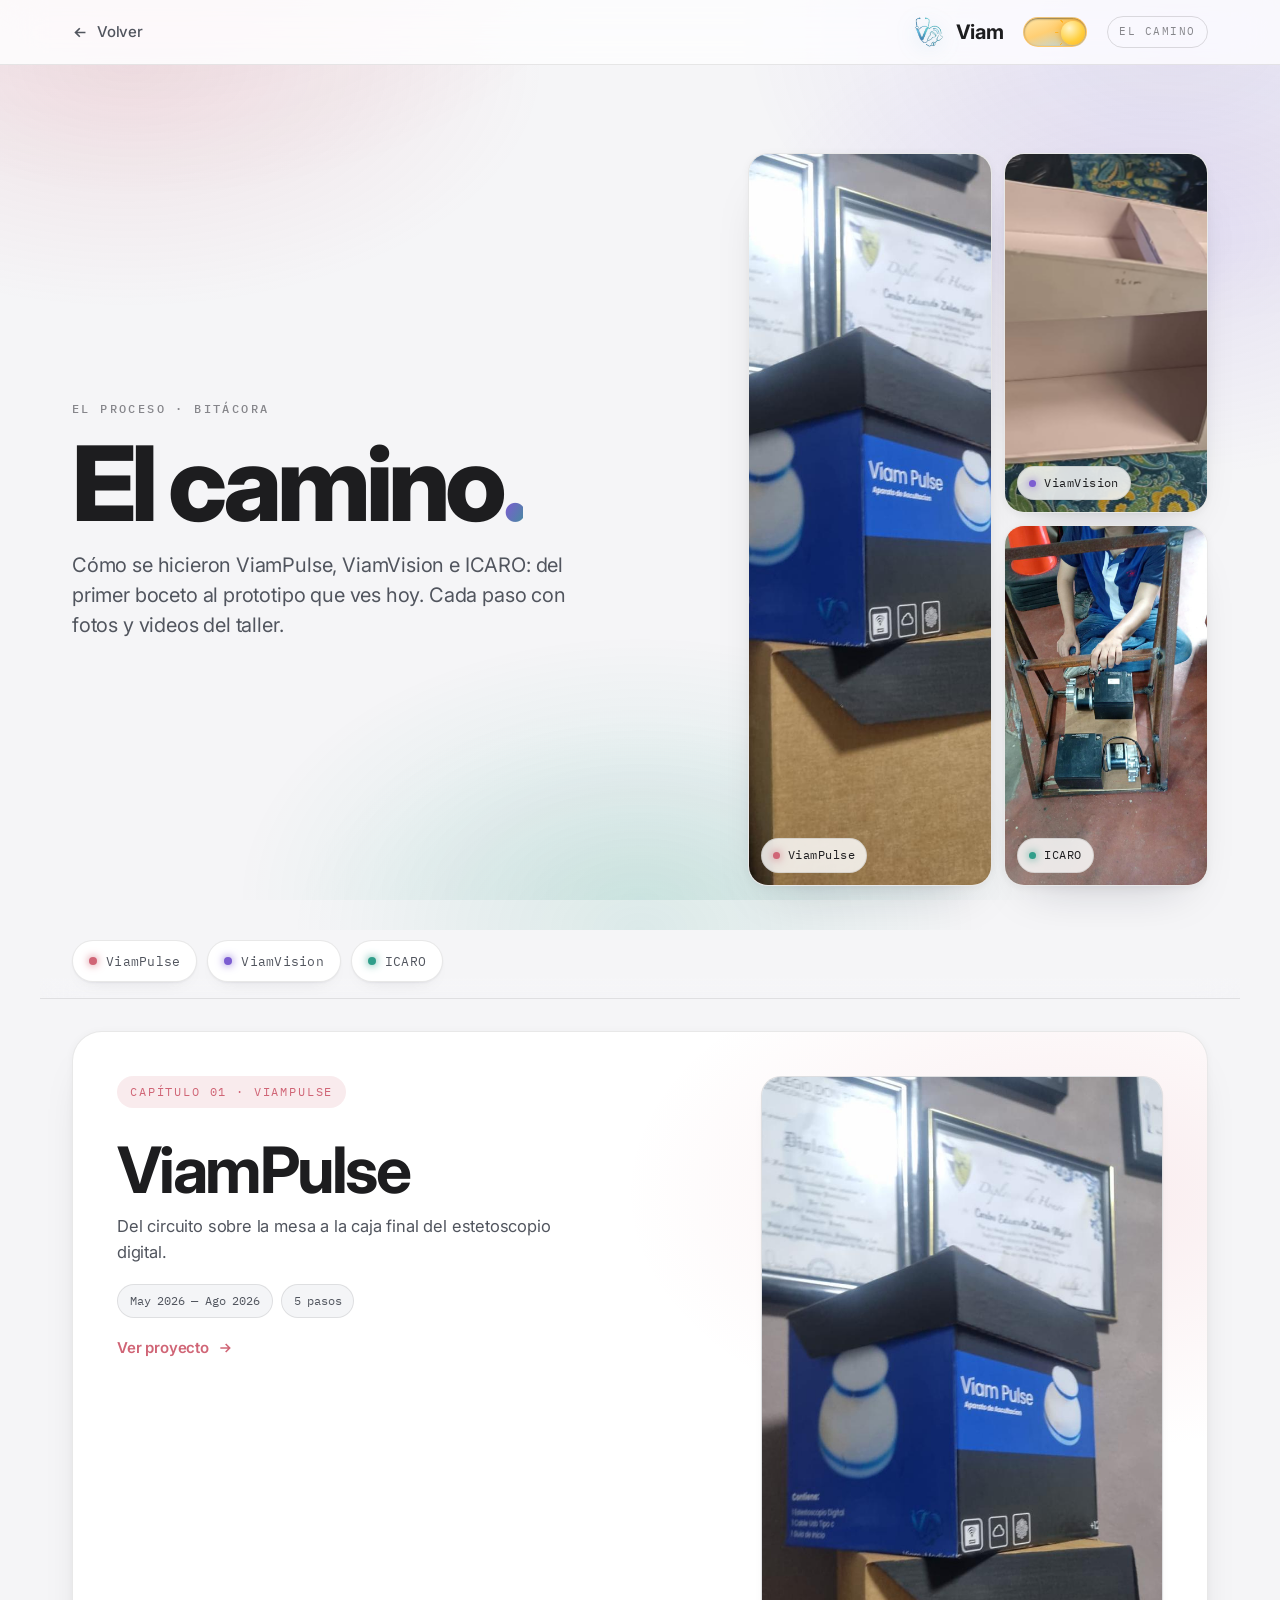
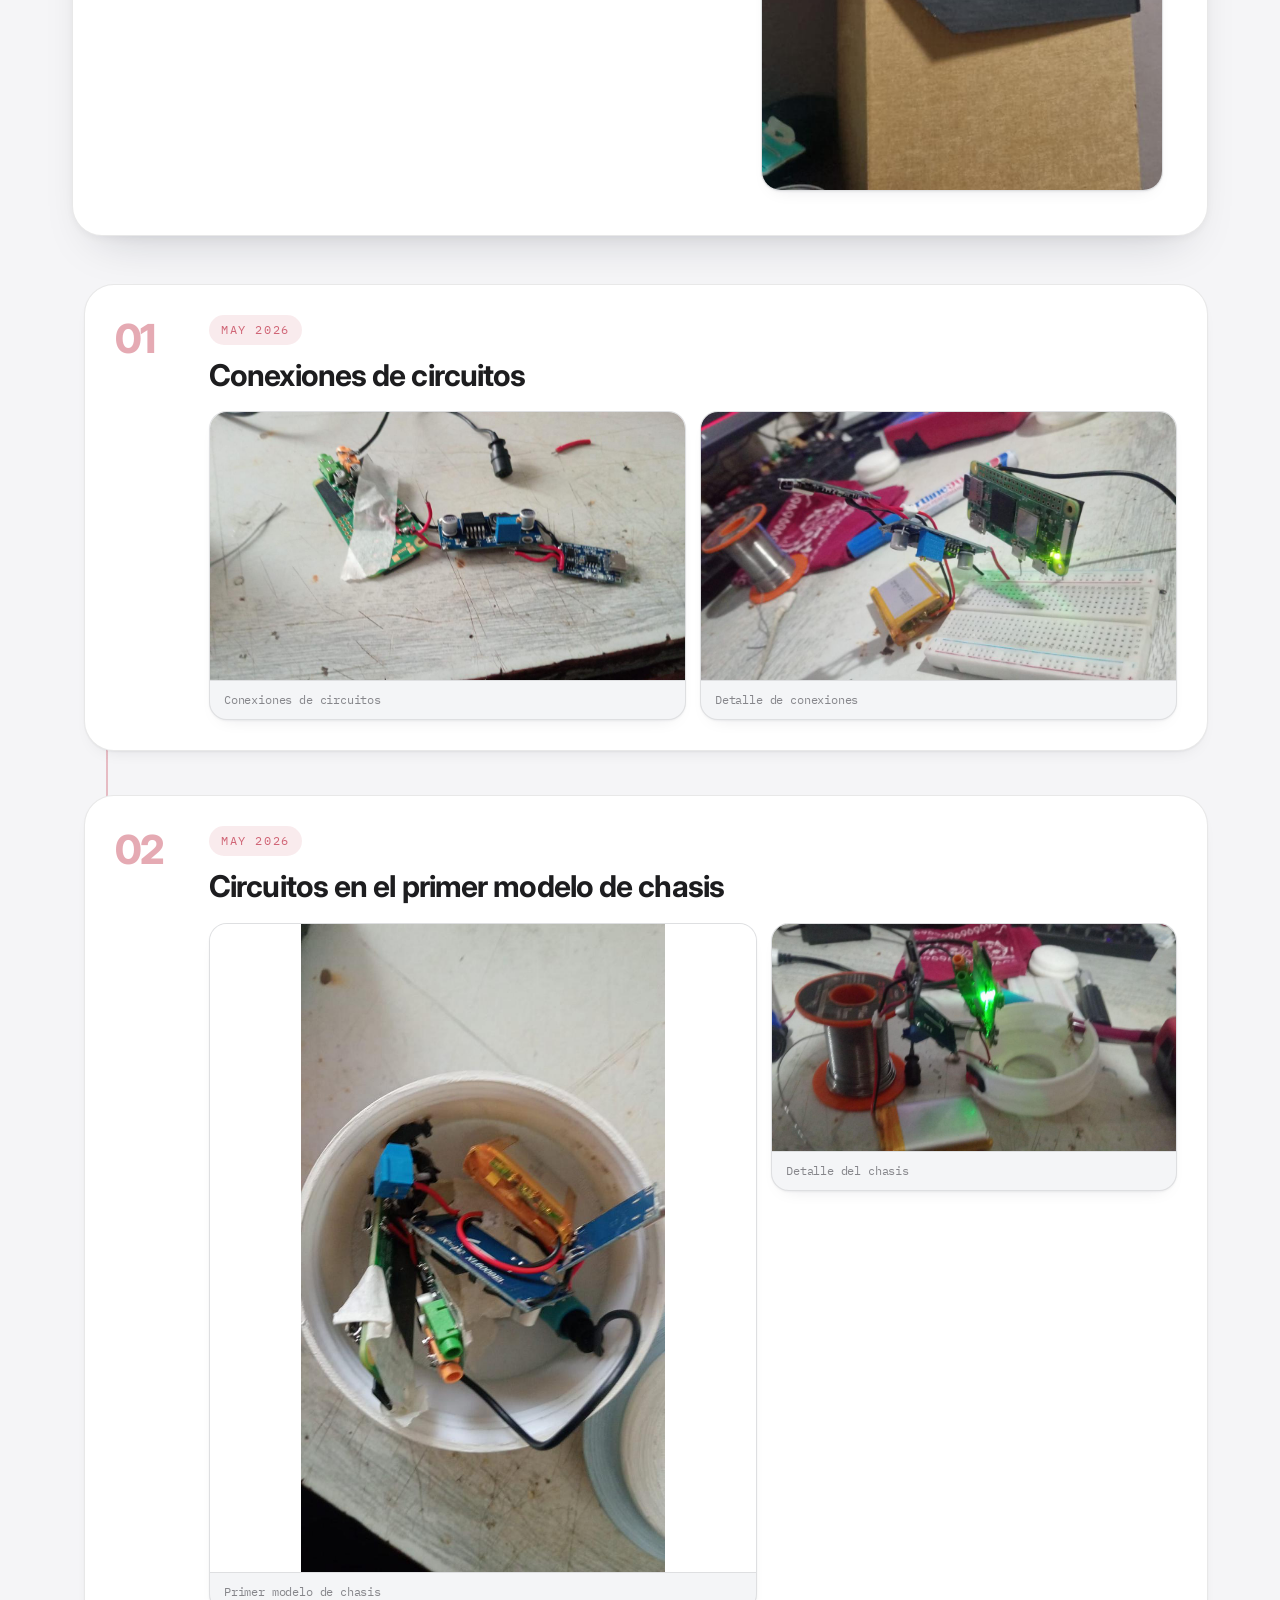
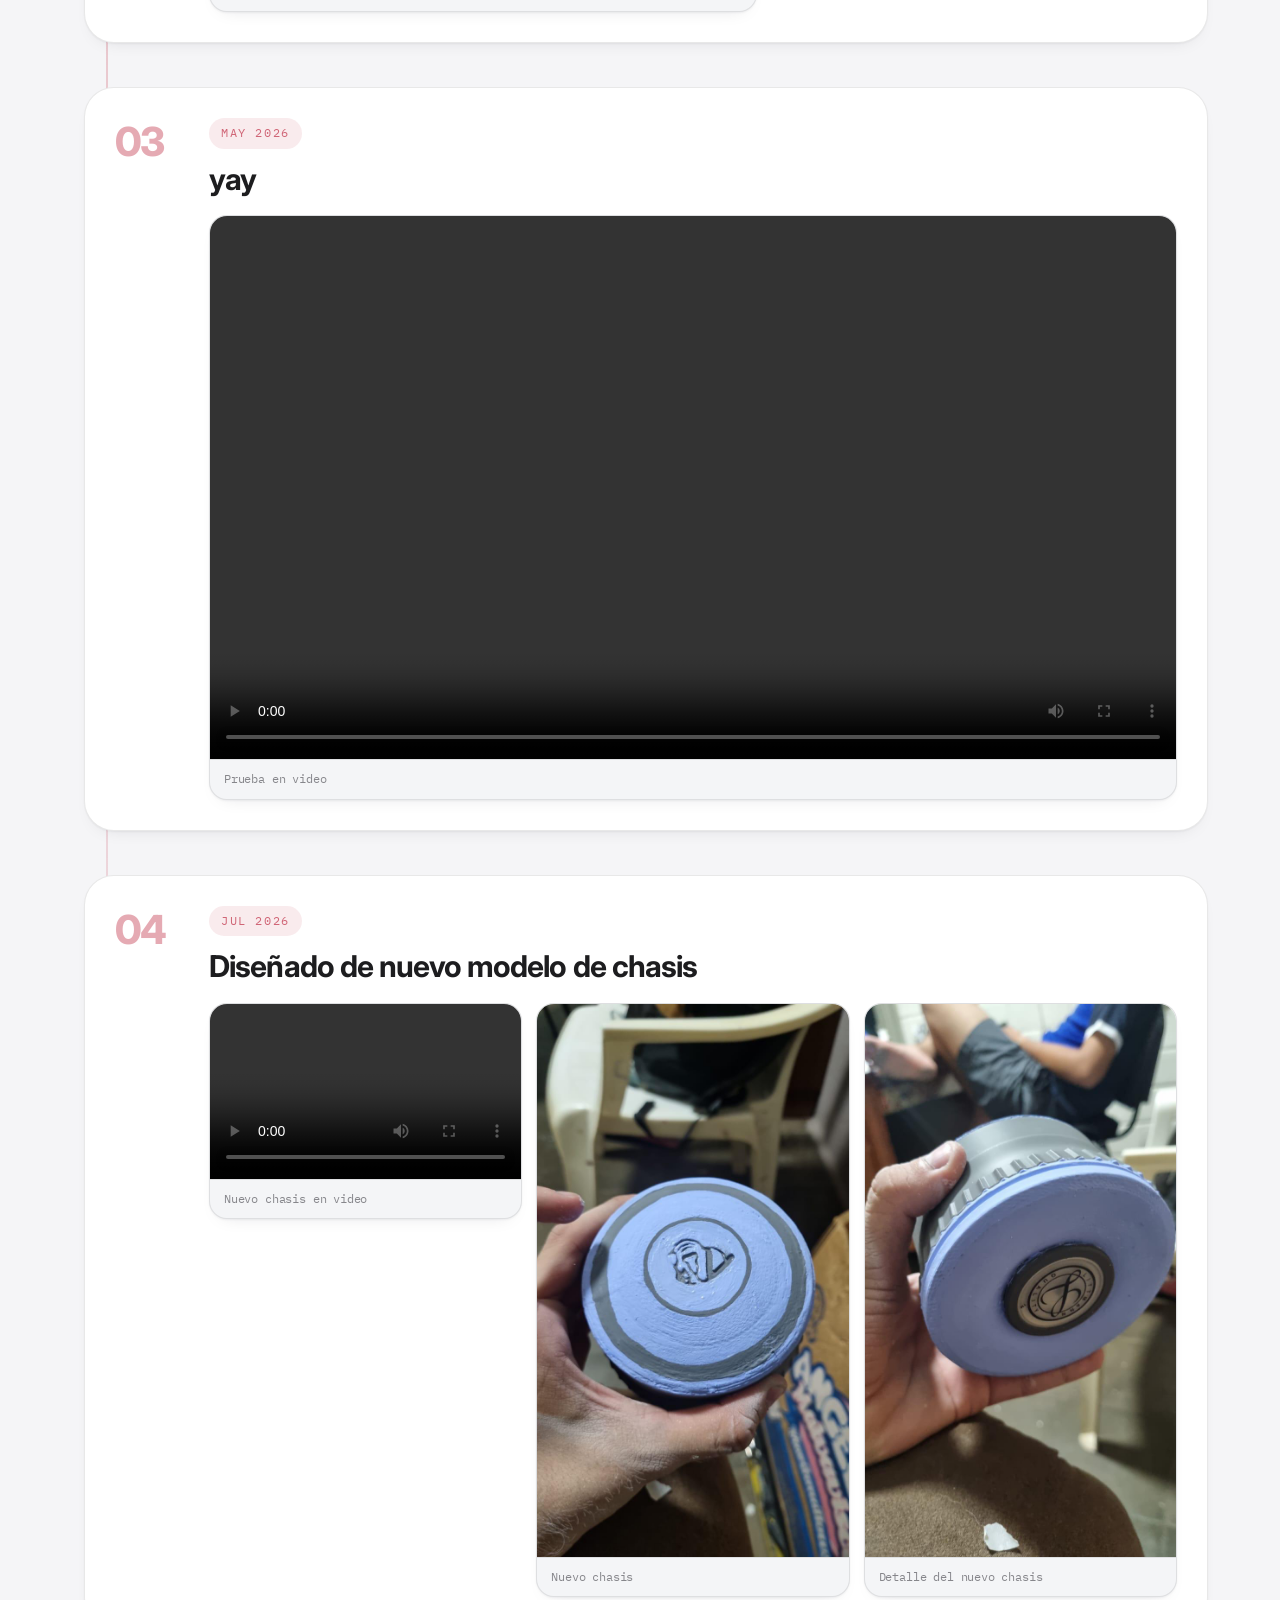
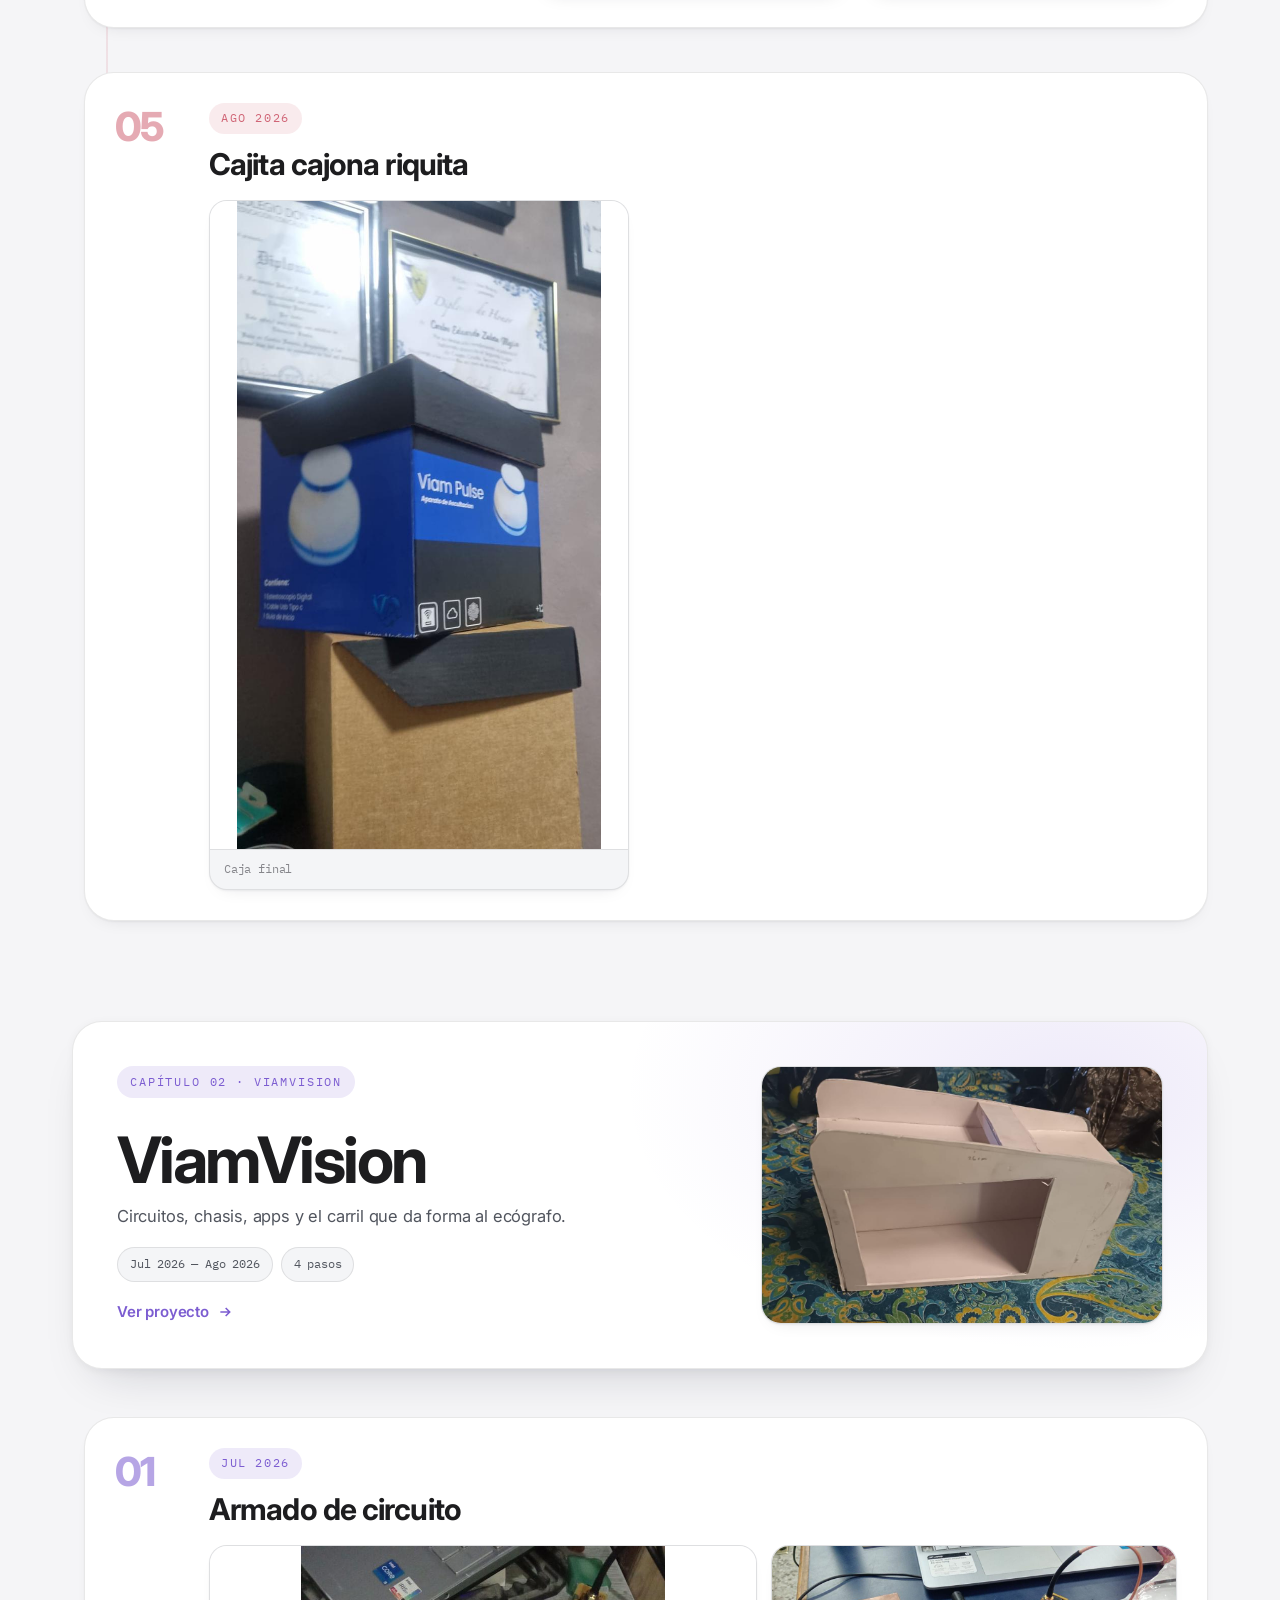
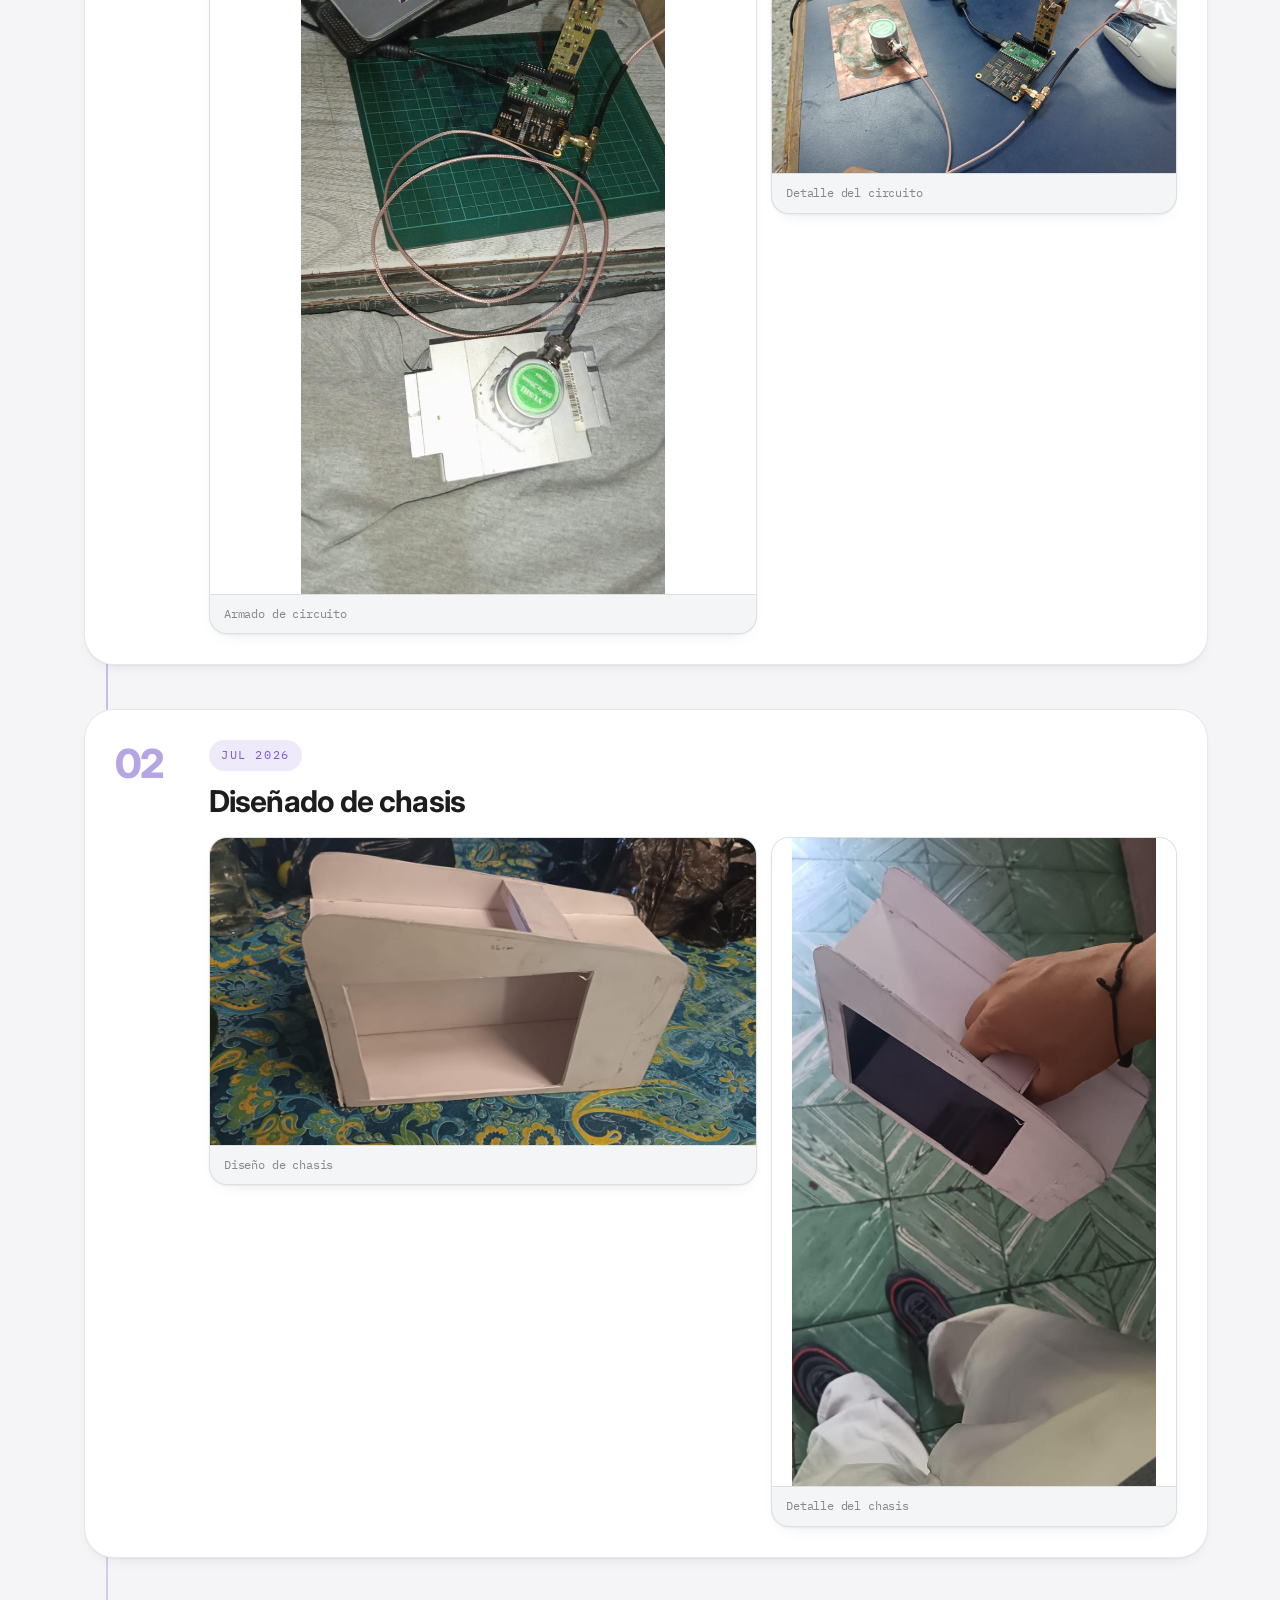
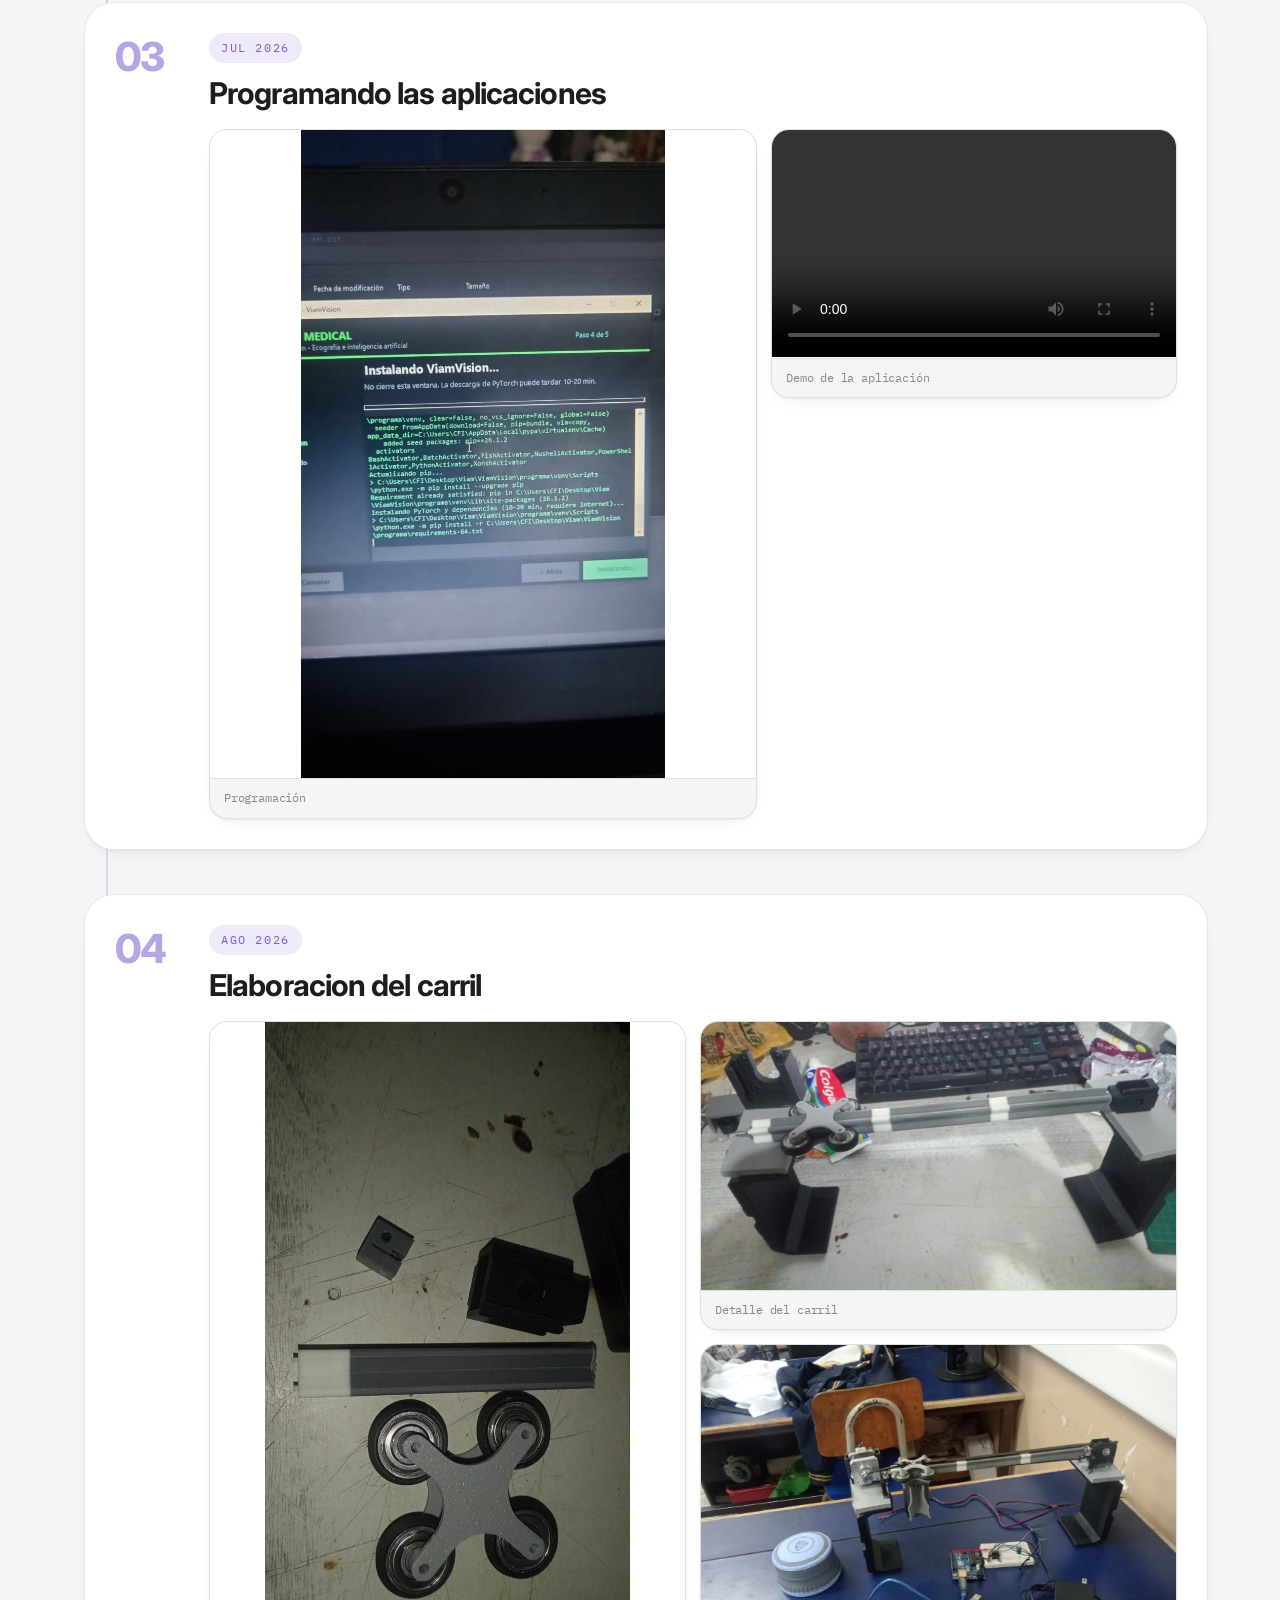
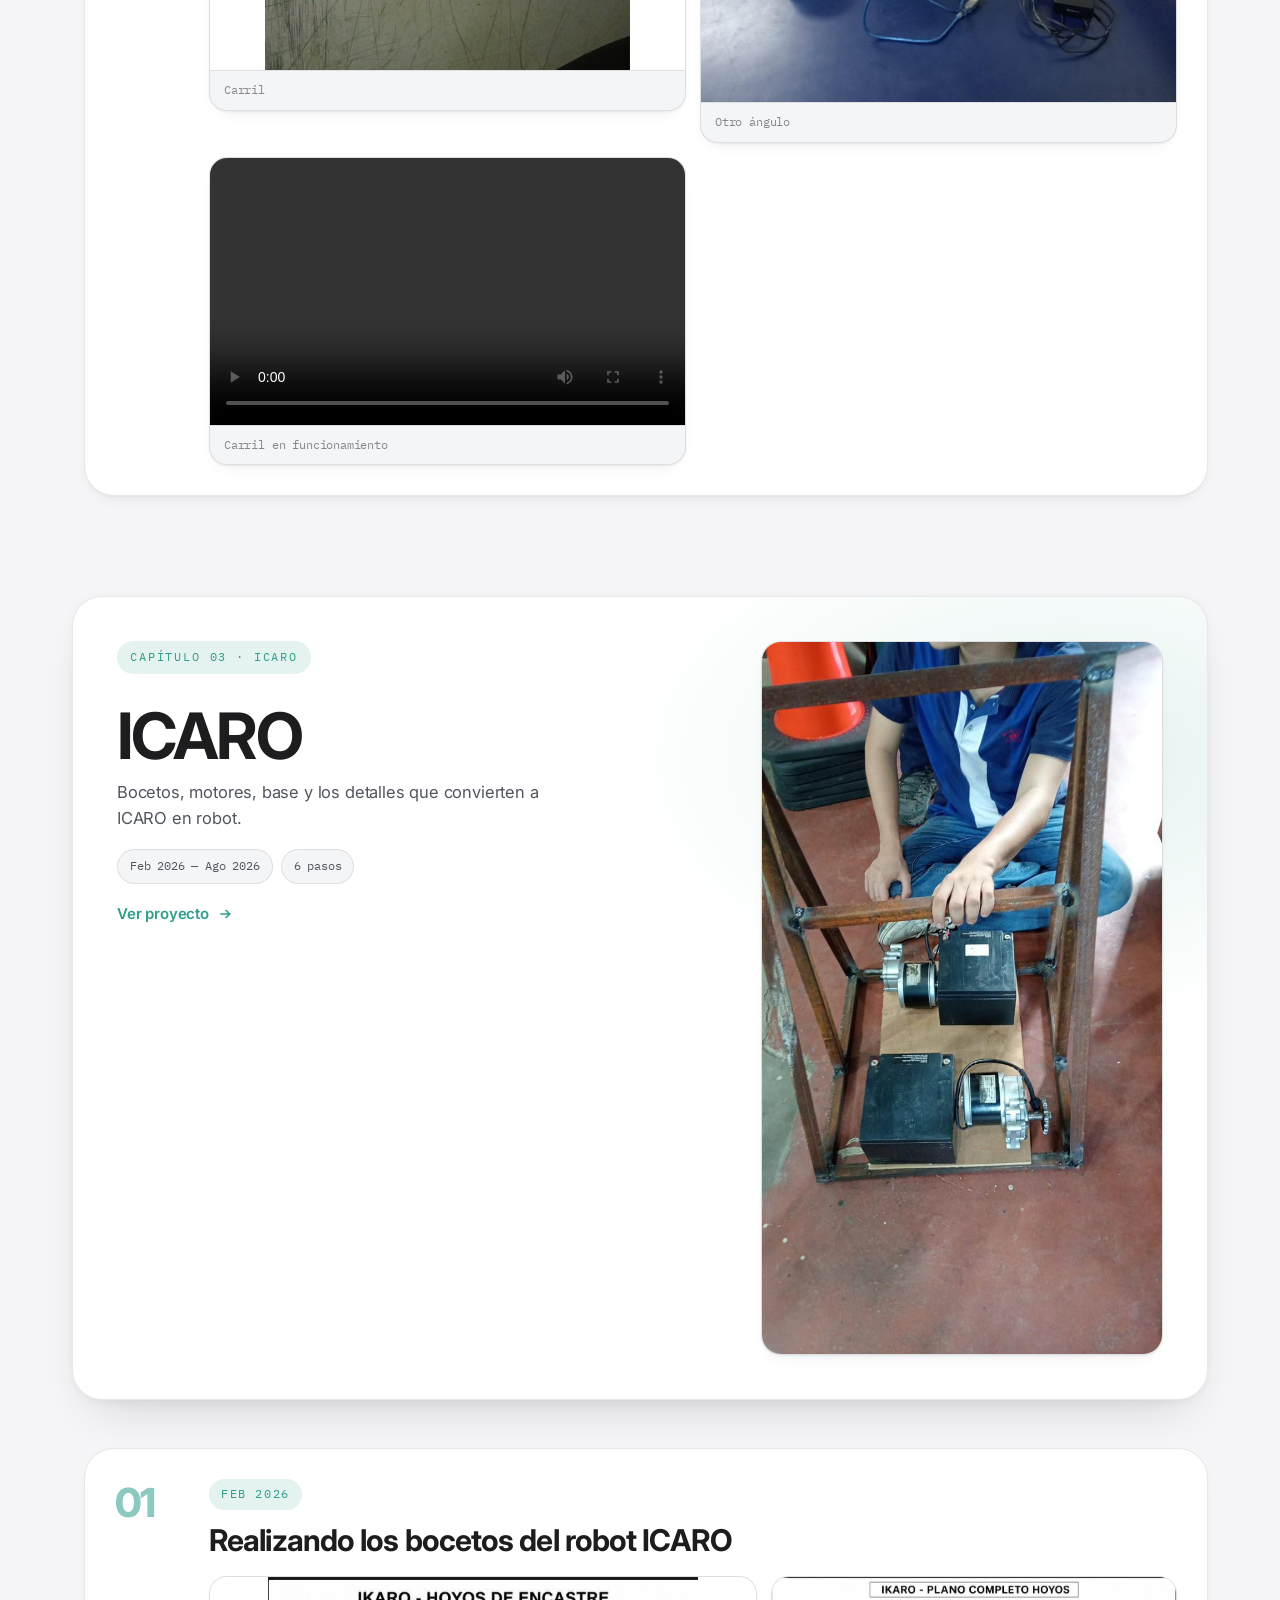
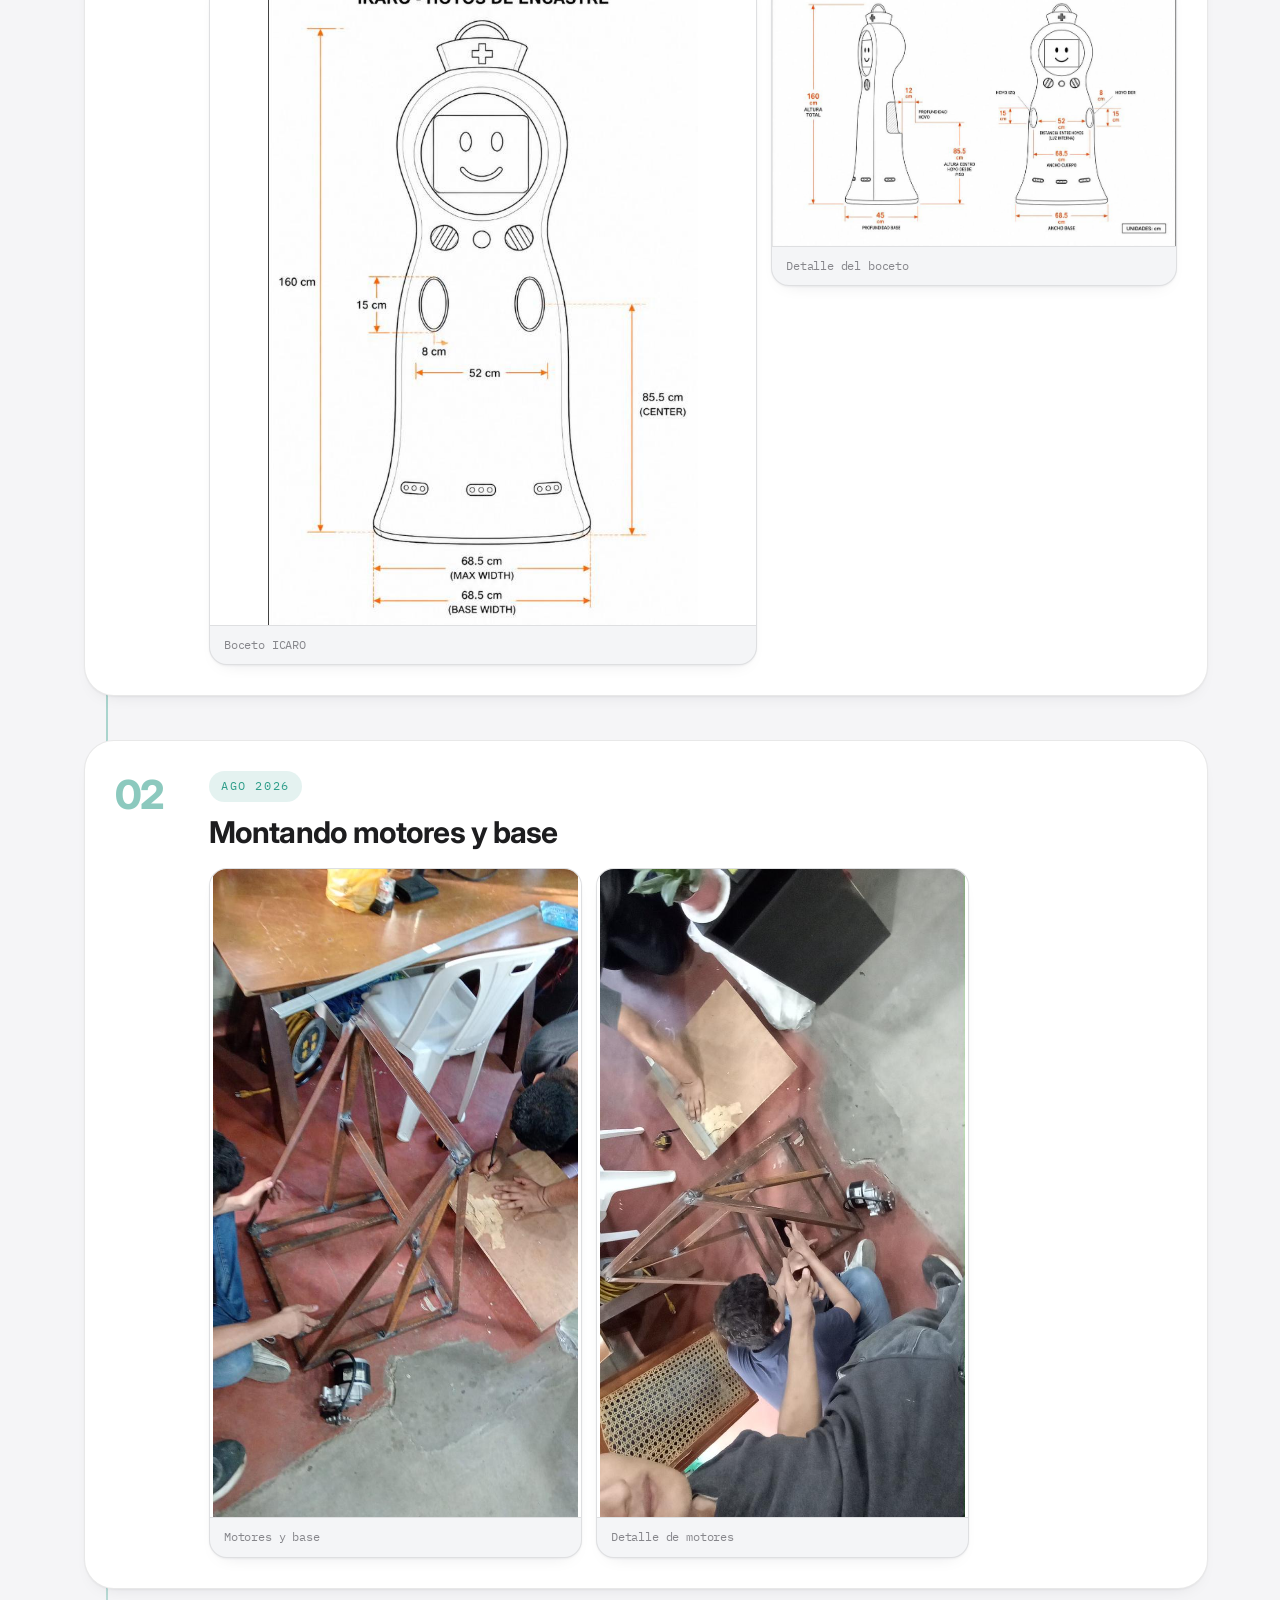
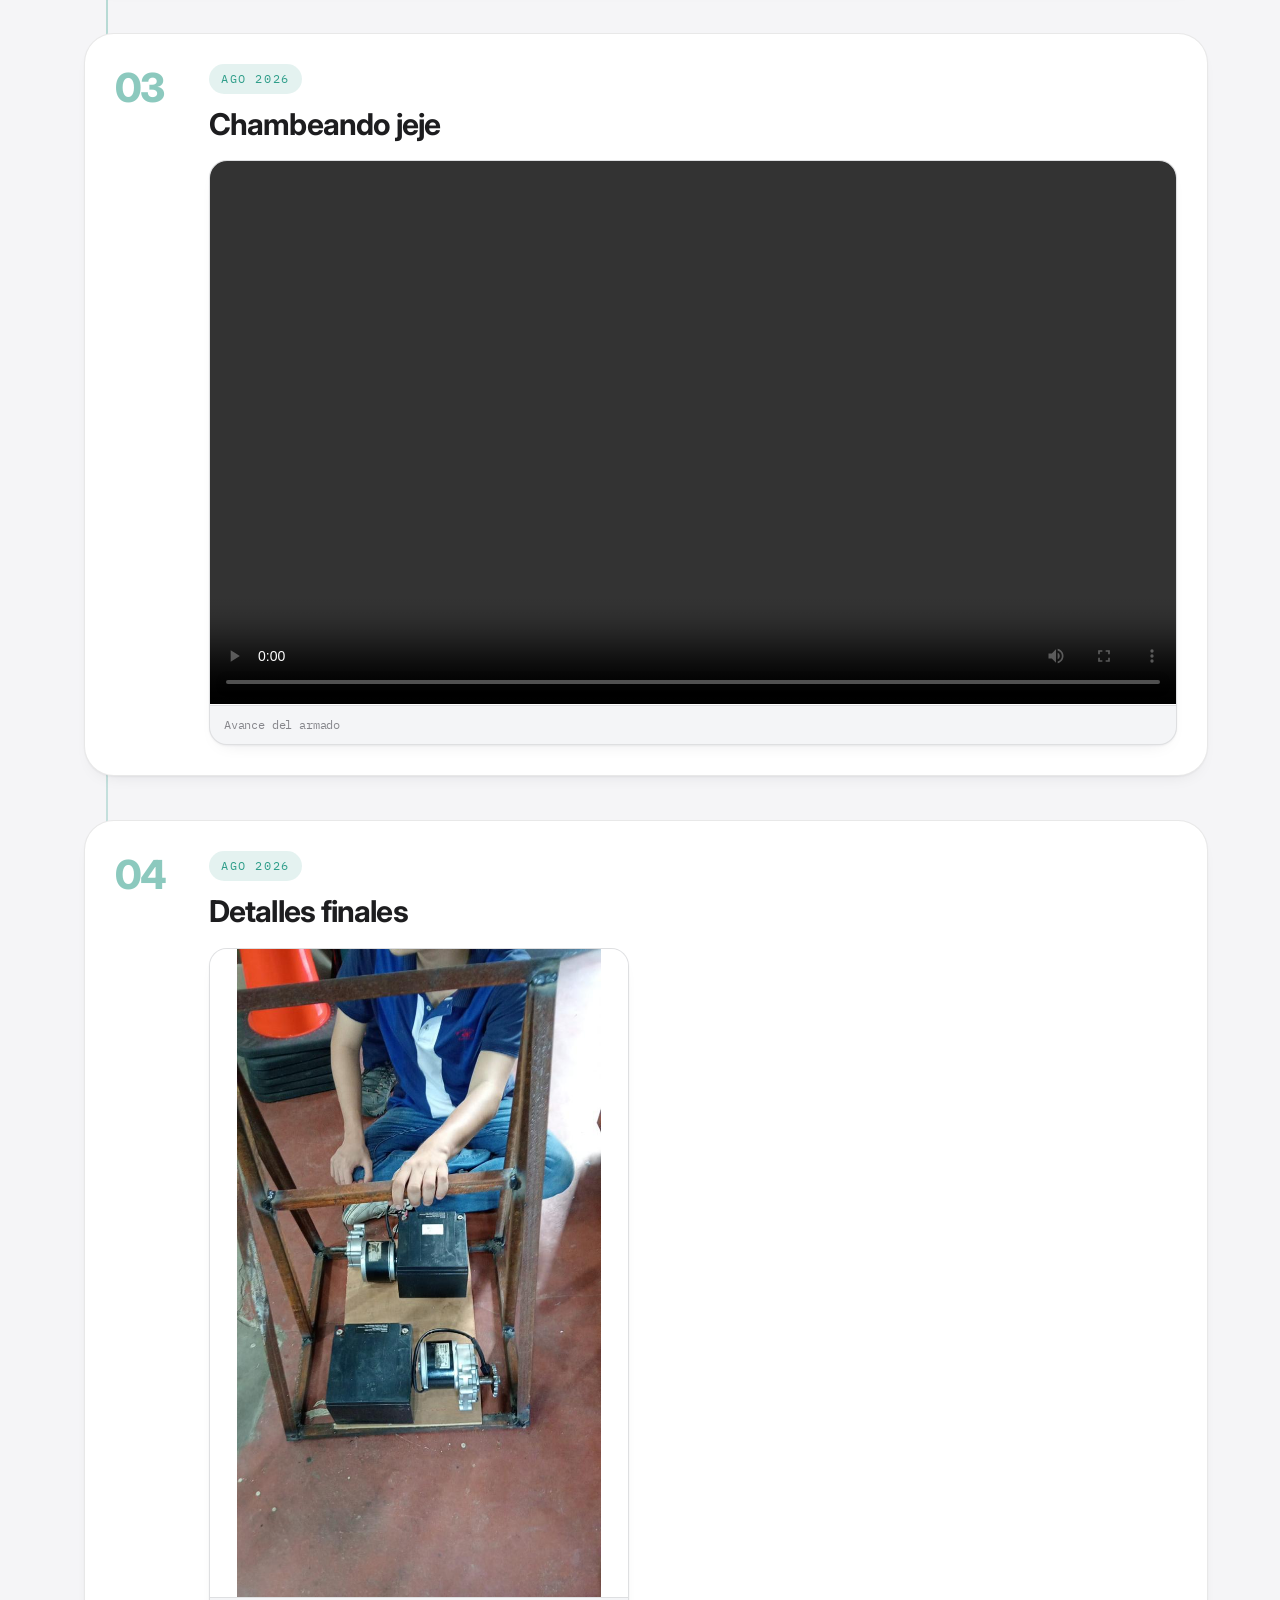
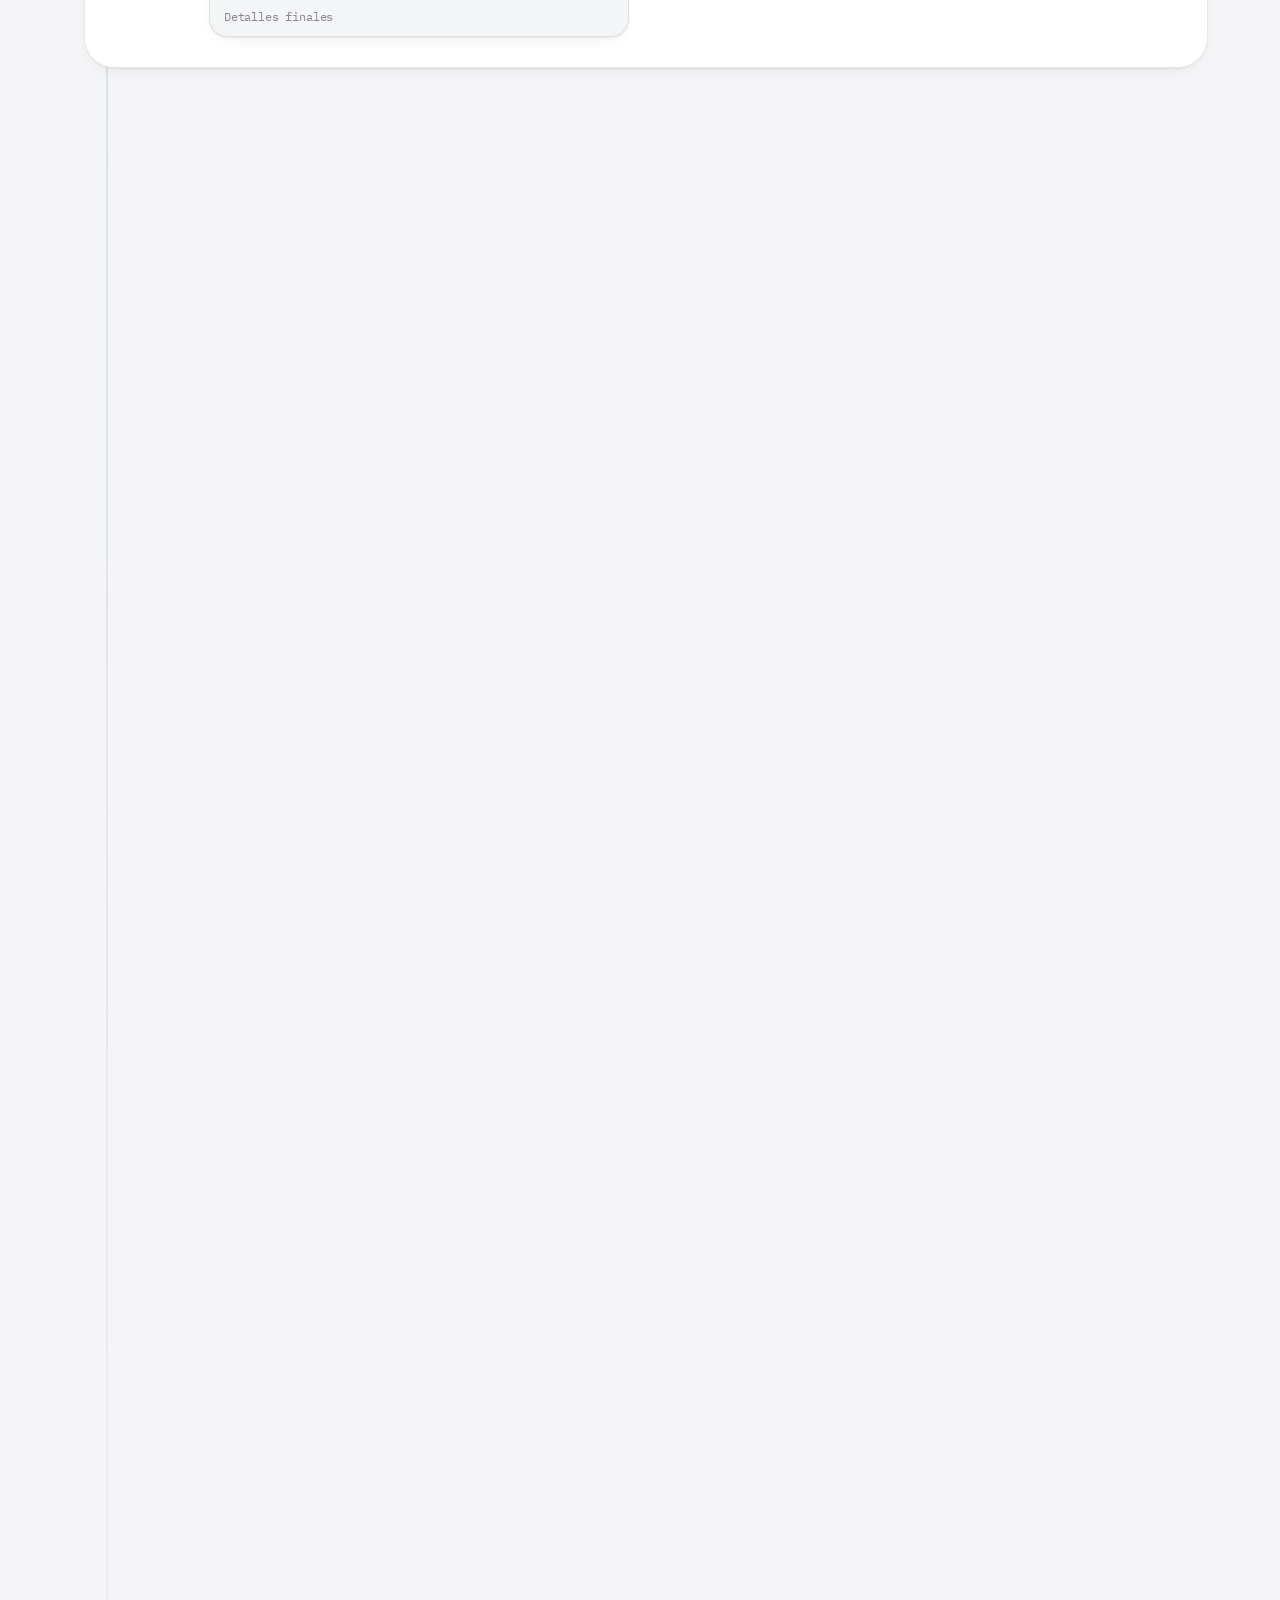
==== commit 0fd18715: "Integra el logo de Viam en nav, hero y favicon Reemplaza el punto de marca por el isotipo teal en to" ====
--- a/camino/index.html
+++ b/camino/index.html
@@ -10,7 +10,9 @@
 <script>
   (function(){try{var t=localStorage.getItem('viam-theme');if(!t){t=matchMedia('(prefers-color-scheme: light)').matches?'light':'dark';}document.documentElement.setAttribute('data-theme',t);}catch(e){}})();
 </script>
-<link rel="stylesheet" href="../site.css?v=4">
+<link rel="stylesheet" href="../site.css?v=6">
+<link rel="icon" href="../favicon.png" type="image/png" sizes="32x32">
+<link rel="apple-touch-icon" href="../apple-touch-icon.png">
 </head>
 <body class="camino-page">
 
@@ -21,7 +23,7 @@
       Volver
     </a>
     <div class="nav-right">
-      <a class="brand" href="../"><span class="dot"></span>Viam</a>
+      <a class="brand" href="../"><img class="brand-mark" src="../brand/logo-mark-64.png" width="34" height="34" alt="">Viam</a>
       <button class="theme-toggle" type="button" role="switch" aria-checked="false" aria-label="Cambiar entre modo claro y oscuro" title="Modo claro / oscuro">
         <span class="tt-track">
           <span class="tt-stars" aria-hidden="true"><i></i><i></i><i></i><i></i></span>
@@ -71,7 +73,7 @@
 
 <footer>
   <div class="wrap colophon">
-    <span>© 2026 Viam</span>
+    <span class="colophon-brand"><img src="../brand/logo-mark-48.png" width="22" height="22" alt="">© 2026 Viam</span>
     <span>Hardware y software de código abierto</span>
   </div>
 </footer>
--- a/site.css
+++ b/site.css
@@ -141,9 +141,17 @@
   border-bottom:1px solid var(--line);
 }
 .nav-in{display:flex;align-items:center;justify-content:space-between;gap:18px;height:64px}
-.brand{display:flex;align-items:center;gap:10px;font-weight:700;font-size:20px;letter-spacing:-0.02em}
-.brand .dot{width:9px;height:9px;border-radius:50%;background:var(--accent);
-  box-shadow:0 0 0 4px var(--accent-soft), 0 0 12px var(--accent)}
+.brand{display:inline-flex;align-items:center;gap:10px;font-weight:700;font-size:20px;letter-spacing:-0.02em}
+.brand-mark{
+  width:34px;height:34px;flex:none;display:block;object-fit:contain;
+  filter:drop-shadow(0 4px 10px rgba(70,160,190,.28));
+  transition:transform .35s var(--spring), filter .3s var(--ease);
+}
+.brand:hover .brand-mark{transform:scale(1.06) rotate(-3deg);
+  filter:drop-shadow(0 8px 16px rgba(70,160,190,.4))}
+.brand .dot{display:none} /* legacy — reemplazado por .brand-mark */
+.colophon-brand{display:inline-flex;align-items:center;gap:8px}
+.colophon-brand img{width:22px;height:22px;object-fit:contain;opacity:.92}
 .nav-links{display:flex;align-items:center;gap:clamp(14px,2.4vw,28px)}
 .nav-links a{color:var(--text-dim);font-size:15px;font-weight:500;transition:color .2s var(--ease)}
 .nav-links a:hover{color:var(--text)}
@@ -215,6 +223,17 @@
   background:linear-gradient(180deg,transparent 0%,transparent 52%,var(--bg) 100%)}
 .hero-in{position:relative;z-index:2;max-width:900px}
 .hero-in .eyebrow{margin-bottom:22px}
+.hero-brand{
+  display:flex;align-items:center;gap:clamp(14px,3vw,28px);
+  margin-bottom:4px;
+}
+.hero-brand .hero-mark{
+  width:clamp(72px,12vw,128px);height:clamp(72px,12vw,128px);
+  object-fit:contain;flex:none;
+  filter:drop-shadow(0 18px 36px rgba(70,160,190,.35));
+  animation:floaty 6.5s ease-in-out infinite;
+}
+.hero-brand .wordmark{margin:0}
 .wordmark{
   font-size:clamp(72px,15vw,168px);font-weight:800;letter-spacing:-0.055em;line-height:.9;
 }
@@ -222,6 +241,10 @@
   font-style:normal;
   background:linear-gradient(120deg,var(--pulse),var(--vision) 55%,var(--icaro));
   -webkit-background-clip:text;background-clip:text;-webkit-text-fill-color:transparent;
+}
+@media(max-width:520px){
+  .hero-brand{gap:12px}
+  .hero-brand .hero-mark{width:64px;height:64px}
 }
 .lede{font-size:clamp(18px,2.4vw,25px);line-height:1.45;color:var(--text-dim);max-width:620px;margin-top:26px;letter-spacing:-0.015em}
 .lede b{color:var(--text);font-weight:600}
@@ -980,10 +1003,97 @@
 @media (prefers-reduced-motion:no-preference){ html[data-theme="light"] .tt-rays{animation:tt-spin 10s linear infinite} }
 
 /* --------------------------------------------------------------------------
+   PLAY PIN — CTA estilo Pinterest para ICARO Climb
+   -------------------------------------------------------------------------- */
+.play-pin{
+  --pin-bg:linear-gradient(145deg, rgba(46,245,194,.22), rgba(126,200,184,.08) 45%, var(--surface));
+  position:relative;display:inline-flex;align-items:center;gap:14px;
+  padding:10px 14px 10px 10px;border-radius:28px;
+  background:var(--pin-bg);
+  border:1px solid color-mix(in srgb, var(--icaro) 42%, var(--line));
+  box-shadow:var(--shadow), 0 0 0 1px rgba(255,255,255,.03) inset;
+  color:var(--text);text-decoration:none;overflow:hidden;
+  isolation:isolate;max-width:100%;
+  transition:transform .35s var(--spring), box-shadow .35s var(--ease), border-color .3s var(--ease);
+}
+.play-pin-shine{
+  position:absolute;inset:-40% -60%;z-index:0;pointer-events:none;
+  background:linear-gradient(115deg, transparent 30%, rgba(255,255,255,.18) 48%, transparent 62%);
+  transform:translateX(-35%) rotate(8deg);opacity:.55;
+}
+.play-pin-thumb,.play-pin-copy,.play-pin-go{position:relative;z-index:1}
+.play-pin-thumb{
+  position:relative;flex:0 0 auto;width:64px;height:64px;border-radius:20px;
+  overflow:hidden;background:radial-gradient(circle at 35% 30%, #1a3a34, #081018 70%);
+  box-shadow:inset 0 0 0 1px rgba(255,255,255,.12), 0 10px 22px -14px rgba(46,245,194,.7);
+}
+.play-pin-thumb img{
+  width:100%;height:100%;object-fit:contain;object-position:center 8%;
+  transform:scale(1.15);filter:drop-shadow(0 6px 10px rgba(0,0,0,.35));
+  transition:transform .45s var(--spring);
+}
+.play-pin-live{
+  position:absolute;left:7px;bottom:7px;
+  font-family:var(--mono);font-size:9px;font-weight:600;letter-spacing:.06em;text-transform:uppercase;
+  color:#04120f;background:var(--icaro);padding:3px 7px;border-radius:999px;
+  box-shadow:0 4px 10px -4px rgba(46,245,194,.8);
+}
+.play-pin-copy{display:flex;flex-direction:column;align-items:flex-start;gap:2px;min-width:0;padding-right:4px}
+.play-pin-kicker{
+  font-family:var(--mono);font-size:10.5px;letter-spacing:.04em;text-transform:uppercase;
+  color:var(--text-faint);
+}
+.play-pin-title{
+  font-size:22px;font-weight:800;letter-spacing:-0.035em;line-height:1.05;
+  background:linear-gradient(120deg, var(--text) 20%, var(--icaro));
+  -webkit-background-clip:text;background-clip:text;-webkit-text-fill-color:transparent;
+}
+.play-pin-sub{font-size:13.5px;font-weight:600;color:var(--text-dim)}
+.play-pin-go{
+  flex:0 0 auto;width:42px;height:42px;border-radius:50%;
+  display:grid;place-items:center;margin-left:2px;
+  color:#04120f;background:var(--icaro);
+  box-shadow:0 10px 24px -12px rgba(46,245,194,.95), inset 0 1px 0 rgba(255,255,255,.35);
+  transition:transform .35s var(--spring), box-shadow .3s var(--ease);
+}
+.play-pin-go svg{margin-left:2px}
+.play-pin:hover{
+  transform:translateY(-4px) rotate(-1.2deg);
+  border-color:color-mix(in srgb, var(--icaro) 70%, var(--line));
+  box-shadow:var(--shadow-lg), 0 18px 40px -24px rgba(46,245,194,.55);
+}
+.play-pin:hover .play-pin-thumb img{transform:scale(1.28) translateY(-2px)}
+.play-pin:hover .play-pin-go{transform:scale(1.08) rotate(8deg)}
+.play-pin:hover .play-pin-shine{
+  animation:play-pin-sweep 1.1s var(--ease) both;
+}
+.play-pin:focus-visible{
+  outline:2px solid var(--icaro);outline-offset:3px;
+}
+@keyframes play-pin-sweep{
+  from{transform:translateX(-45%) rotate(8deg)}
+  to{transform:translateX(45%) rotate(8deg)}
+}
+html[data-theme="light"] .play-pin{
+  --pin-bg:linear-gradient(145deg, rgba(47,158,138,.16), rgba(255,255,255,.92) 48%, var(--surface));
+}
+html[data-theme="light"] .play-pin-title{
+  background:linear-gradient(120deg, #1d1d1f 10%, var(--icaro));
+  -webkit-background-clip:text;background-clip:text;-webkit-text-fill-color:transparent;
+}
+html[data-theme="light"] .play-pin-live,
+html[data-theme="light"] .play-pin-go{color:#fff}
+@media (max-width:520px){
+  .play-pin{width:100%;justify-content:flex-start}
+  .play-pin-go{margin-left:auto}
+}
+
+/* --------------------------------------------------------------------------
    MOVIMIENTO REDUCIDO
    -------------------------------------------------------------------------- */
 @media (prefers-reduced-motion: reduce){
   *{animation:none!important;transition:none!important;scroll-behavior:auto!important}
   .has-reveal .reveal-item{opacity:1!important;transform:none!important}
   .hero-in>*{opacity:1!important}
-}
+  .play-pin:hover{transform:none}
+}
